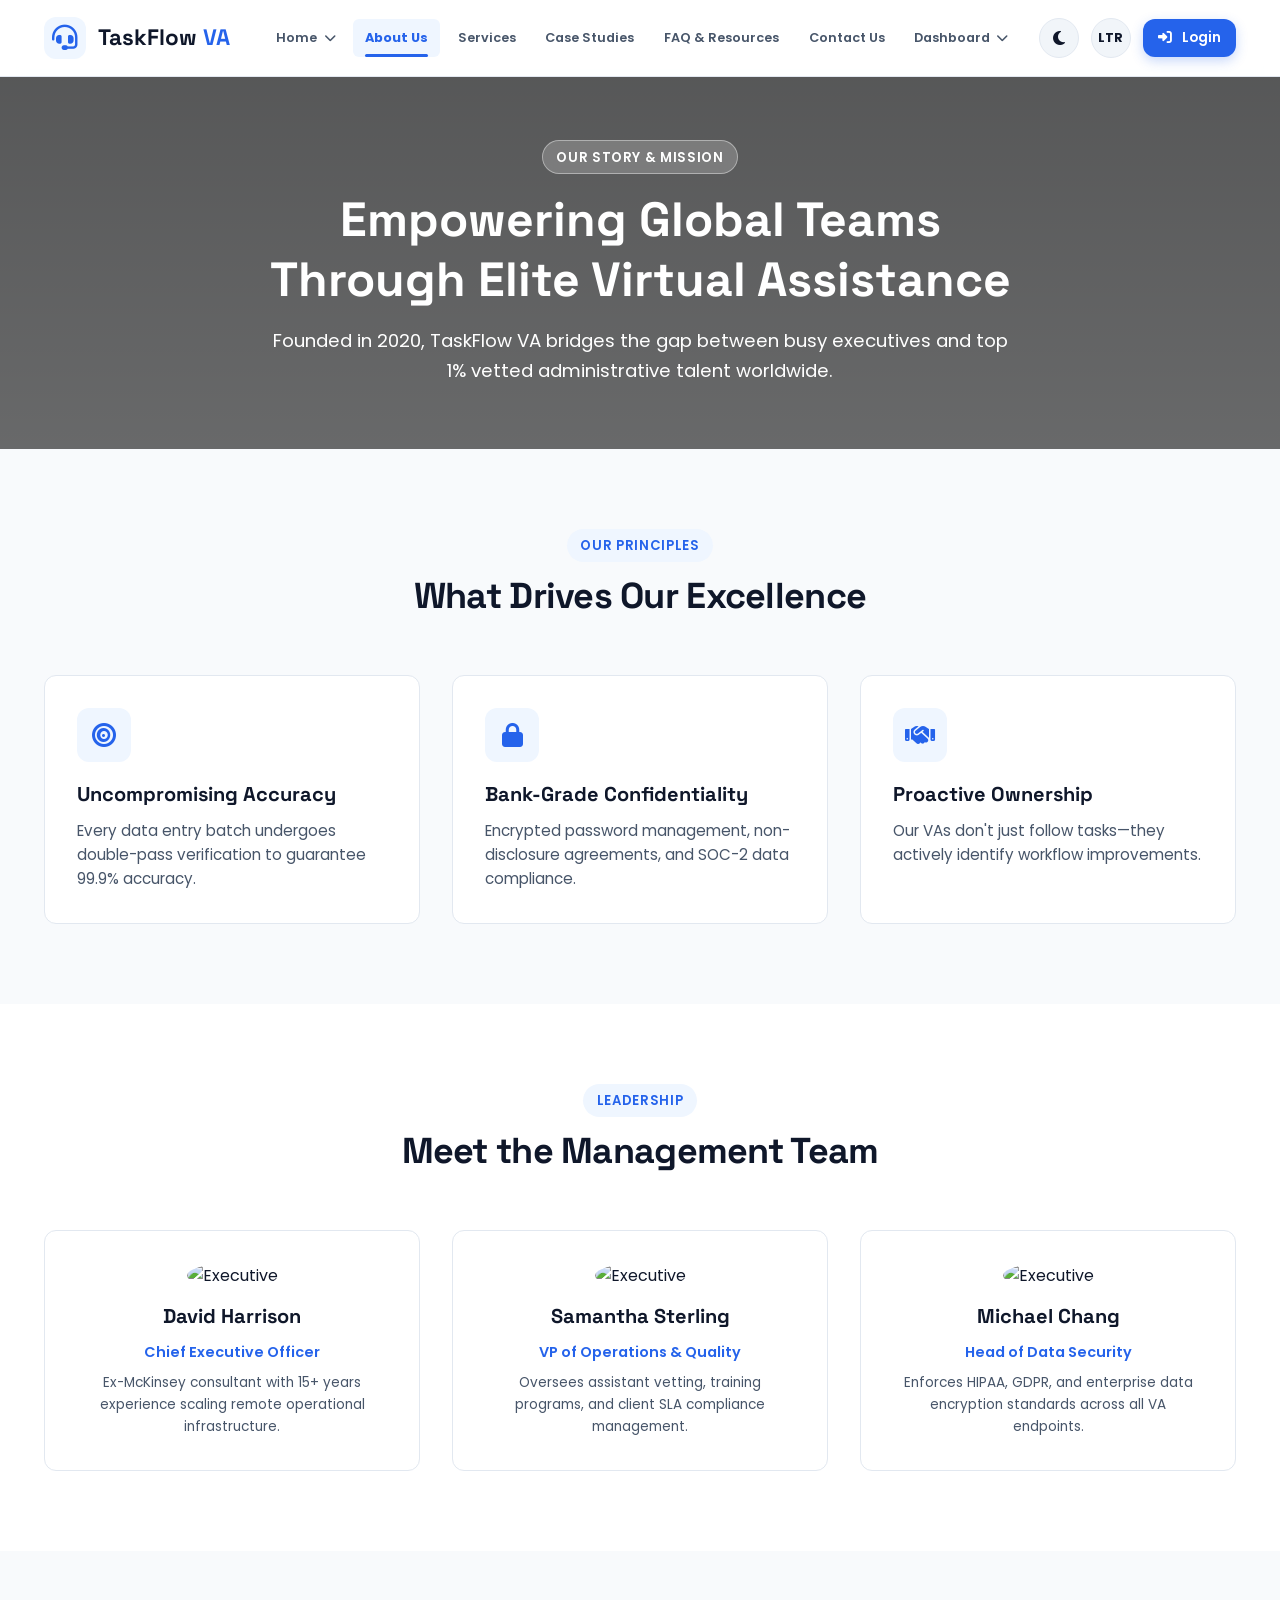
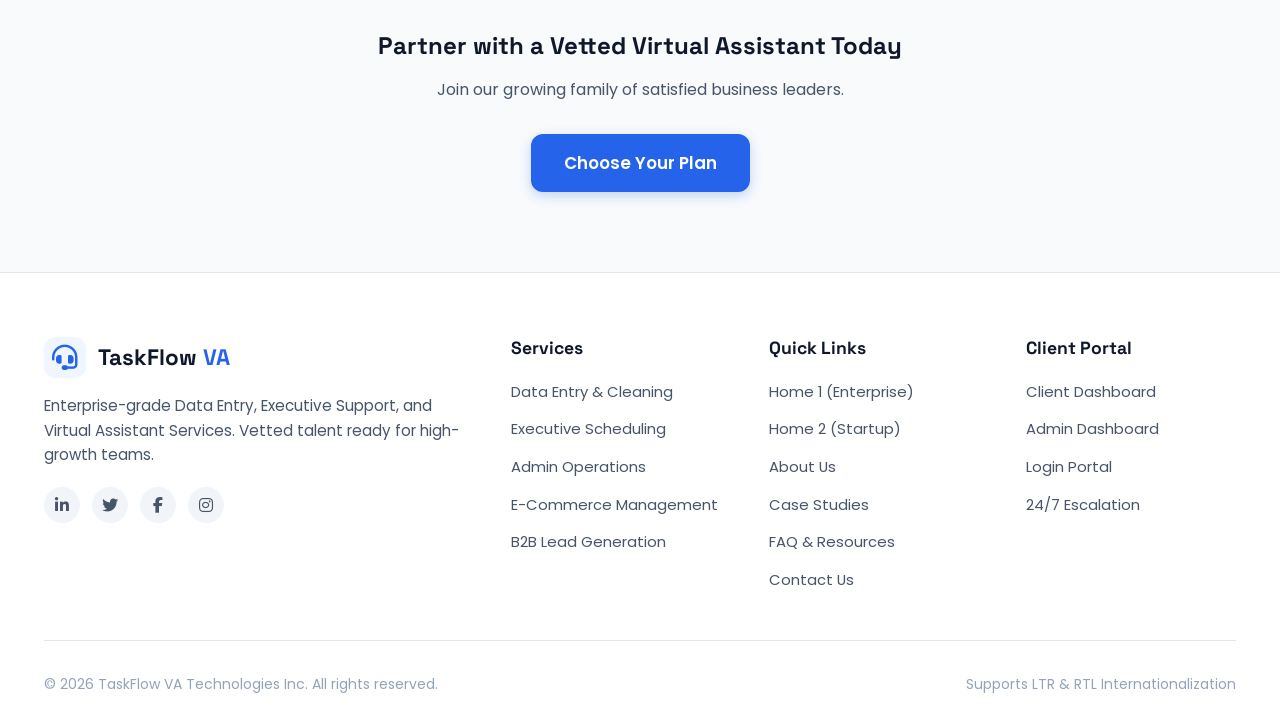
==== about.html @ 37976ad8 "hghg" ====
<!DOCTYPE html>
<html lang="en" dir="ltr" data-theme="light">

<head>
  <meta charset="UTF-8">
  <meta name="viewport" content="width=device-width, initial-scale=1.0">
  <link rel="icon" type="image/svg+xml" href="data:image/svg+xml,%3Csvg xmlns='http://www.w3.org/2000/svg' viewBox='0 0 32 32'%3E%3Crect width='32' height='32' rx='7' fill='%232563eb'/%3E%3Cpath d='M18.5 5L10 18h7l-3.5 9L24 14h-7z' fill='white'/%3E%3C/svg%3E">
  <title>About Us | TaskFlow VA</title>
  <link rel="stylesheet" href="https://cdnjs.cloudflare.com/ajax/libs/font-awesome/6.4.0/css/all.min.css">
  <link rel="stylesheet" href="style.css">
</head>

<body>
  <header class="app-header" id="app-header">
    <div class="container header-container">
      <a href="index.html" class="brand-logo"><i class="fa-solid fa-headset"></i><span>TaskFlow <span style="color: var(--primary);">VA</span></span></a>
      <nav>
        <ul class="nav-menu" id="nav-menu">
          <li class="nav-item dropdown">
            <a href="javascript:void(0)" class="nav-link"><span>Home</span><i class="fa-solid fa-chevron-down" style="font-size: 0.75rem;"></i></a>
            <div class="dropdown-menu">
              <a href="index.html" class="dropdown-item">Home 1</a>
              <a href="home2.html" class="dropdown-item">Home 2</a>
            </div>
          </li>
          <li class="nav-item"><a href="about.html" class="nav-link active">About Us</a></li>
          <li class="nav-item"><a href="services.html" class="nav-link">Services</a></li>
          <li class="nav-item"><a href="case-studies.html" class="nav-link">Case Studies</a></li>
          <li class="nav-item"><a href="faq.html" class="nav-link">FAQ & Resources</a></li>
          <li class="nav-item"><a href="contact.html" class="nav-link">Contact Us</a></li>
          <li class="nav-item dropdown">
            <a href="javascript:void(0)" class="nav-link"><span>Dashboard</span><i class="fa-solid fa-chevron-down" style="font-size: 0.75rem;"></i></a>
            <div class="dropdown-menu">
              <a href="user-dashboard.html" class="dropdown-item">User Dashboard</a>
              <a href="admin-dashboard.html" class="dropdown-item">Admin Dashboard</a>
            </div>
          </li>
        </ul>
      </nav>
      <div class="header-actions">
        <button class="control-btn desktop-only-control" onclick="toggleTheme()"><i class="fa-solid fa-moon theme-icon-elem"></i></button>
        <button class="control-btn desktop-only-control" onclick="toggleRTL()"><span class="rtl-text-elem" style="font-weight: 700; font-size: 0.8rem;">LTR</span></button>
        <a href="login.html" class="btn btn-primary btn-sm desktop-only-control"><i class="fa-solid fa-right-to-bracket"></i><span>Login</span></a>
        <button class="control-btn mobile-toggle" onclick="toggleMobileMenu()"><i class="fa-solid fa-bars"></i></button>
      </div>
    </div>
  </header>

  <main id="app-content">
    <div id="view-about" class="page-view active">
      <section class="hero-section hero-section-bg hero-bg-about">
        <div class="container hero-content-center">
          <span class="badge">Our Story & Mission</span>
          <h1 style="font-size: 3rem; margin: 1rem 0;">Empowering Global Teams Through Elite Virtual Assistance</h1>
          <p style="font-size: 1.15rem;">Founded in 2020, TaskFlow VA bridges the gap between busy executives and top 1% vetted administrative talent worldwide.</p>
        </div>
      </section>

      <section class="section-padding">
        <div class="container">
          <div class="section-header text-center">
            <span class="badge">Our Principles</span>
            <h2>What Drives Our Excellence</h2>
          </div>
          <div class="grid-3">
            <div class="feature-card"><div class="feature-icon"><i class="fa-solid fa-bullseye"></i></div><h3>Uncompromising Accuracy</h3><p>Every data entry batch undergoes double-pass verification to guarantee 99.9% accuracy.</p></div>
            <div class="feature-card"><div class="feature-icon"><i class="fa-solid fa-lock"></i></div><h3>Bank-Grade Confidentiality</h3><p>Encrypted password management, non-disclosure agreements, and SOC-2 data compliance.</p></div>
            <div class="feature-card"><div class="feature-icon"><i class="fa-solid fa-handshake"></i></div><h3>Proactive Ownership</h3><p>Our VAs don't just follow tasks—they actively identify workflow improvements.</p></div>
          </div>
        </div>
      </section>

      <section class="section-padding" style="background: var(--bg-secondary);">
        <div class="container">
          <div class="section-header text-center">
            <span class="badge">Leadership</span>
            <h2>Meet the Management Team</h2>
          </div>
          <div class="grid-3">
            <div class="feature-card text-center">
              <img src="https://images.unsplash.com/photo-1560250097-0b93528c311a?auto=format&fit=crop&w=300&q=80" style="width: 120px; height: 120px; border-radius: 50%; object-fit: cover; margin-bottom: 1rem;" alt="Executive">
              <h3>David Harrison</h3>
              <p style="color: var(--primary); font-weight: 600; font-size: 0.9rem;">Chief Executive Officer</p>
              <p style="color: var(--text-secondary); font-size: 0.85rem; margin-top: 0.5rem;">Ex-McKinsey consultant with 15+ years experience scaling remote operational infrastructure.</p>
            </div>
            <div class="feature-card text-center">
              <img src="https://images.unsplash.com/photo-1573496359142-b8d87734a5a2?auto=format&fit=crop&w=300&q=80" style="width: 120px; height: 120px; border-radius: 50%; object-fit: cover; margin-bottom: 1rem;" alt="Executive">
              <h3>Samantha Sterling</h3>
              <p style="color: var(--primary); font-weight: 600; font-size: 0.9rem;">VP of Operations & Quality</p>
              <p style="color: var(--text-secondary); font-size: 0.85rem; margin-top: 0.5rem;">Oversees assistant vetting, training programs, and client SLA compliance management.</p>
            </div>
            <div class="feature-card text-center">
              <img src="https://images.unsplash.com/photo-1519085360753-af0119f7cbe7?auto=format&fit=crop&w=300&q=80" style="width: 120px; height: 120px; border-radius: 50%; object-fit: cover; margin-bottom: 1rem;" alt="Executive">
              <h3>Michael Chang</h3>
              <p style="color: var(--primary); font-weight: 600; font-size: 0.9rem;">Head of Data Security</p>
              <p style="color: var(--text-secondary); font-size: 0.85rem; margin-top: 0.5rem;">Enforces HIPAA, GDPR, and enterprise data encryption standards across all VA endpoints.</p>
            </div>
          </div>
        </div>
      </section>

      <section class="section-padding text-center">
        <div class="container">
          <h2>Partner with a Vetted Virtual Assistant Today</h2>
          <p style="color: var(--text-secondary); margin: 1rem 0 2rem 0;">Join our growing family of satisfied business leaders.</p>
          <a href="pricing.html" class="btn btn-primary btn-lg">Choose Your Plan</a>
        </div>
      </section>
    </div>
  </main>

  <!-- COMMON FOOTER -->
  <footer class="app-footer">
    <div class="container">
      <div class="footer-grid">
        <div class="footer-col">
          <a href="index.html" class="brand-logo" style="margin-bottom: 1rem; display: inline-flex;">
            <i class="fa-solid fa-headset"></i>
            <span>TaskFlow <span style="color: var(--primary);">VA</span></span>
          </a>
          <p>Enterprise-grade Data Entry, Executive Support, and Virtual Assistant Services. Vetted talent ready for high-growth teams.</p>
          <div class="social-links">
            <a href="javascript:void(0)" class="social-icon"><i class="fa-brands fa-linkedin-in"></i></a>
            <a href="javascript:void(0)" class="social-icon"><i class="fa-brands fa-twitter"></i></a>
            <a href="javascript:void(0)" class="social-icon"><i class="fa-brands fa-facebook-f"></i></a>
            <a href="javascript:void(0)" class="social-icon"><i class="fa-brands fa-instagram"></i></a>
          </div>
        </div>

        <div class="footer-col">
          <h4>Services</h4>
          <ul class="footer-links">
            <li><a href="services.html">Data Entry & Cleaning</a></li>
            <li><a href="services.html">Executive Scheduling</a></li>
            <li><a href="services.html">Admin Operations</a></li>
            <li><a href="services.html">E-Commerce Management</a></li>
            <li><a href="services.html">B2B Lead Generation</a></li>
          </ul>
        </div>

        <div class="footer-col">
          <h4>Quick Links</h4>
          <ul class="footer-links">
            <li><a href="index.html">Home 1 (Enterprise)</a></li>
            <li><a href="home2.html">Home 2 (Startup)</a></li>
            <li><a href="about.html">About Us</a></li>
            <li><a href="case-studies.html">Case Studies</a></li>
            <li><a href="faq.html">FAQ & Resources</a></li>
            <li><a href="contact.html">Contact Us</a></li>
          </ul>
        </div>

        <div class="footer-col">
          <h4>Client Portal</h4>
          <ul class="footer-links">
            <li><a href="user-dashboard.html">Client Dashboard</a></li>
            <li><a href="admin-dashboard.html">Admin Dashboard</a></li>
            <li><a href="login.html">Login Portal</a></li>
            <li><a href="contact.html">24/7 Escalation</a></li>
          </ul>
        </div>
      </div>

      <div class="footer-bottom">
        <p>&copy; 2026 TaskFlow VA Technologies Inc. All rights reserved.</p>
        <p>Supports LTR & RTL Internationalization</p>
      </div>
    </div>
  </footer>

  <script src="data.js"></script>
  <script src="app.js"></script>
</body>
</html>
---- style.css ----
/* ==========================================================================
   Data Entry & Virtual Assistant Service - Design System & Modern CSS
   ========================================================================== */

@import url('https://fonts.googleapis.com/css2?family=Poppins:ital,wght@0,300;0,400;0,500;0,600;0,700;0,800;1,400&family=Space+Grotesk:wght@400;500;600;700&family=Outfit:wght@400;500;600;700;800&display=swap');

:root {
  /* Color Palette - Light Mode */
  --bg-primary: #f8fafc;
  --bg-secondary: #ffffff;
  --bg-tertiary: #f1f5f9;
  --card-bg: #ffffff;
  --card-border: #e2e8f0;

  --text-primary: #0f172a;
  --text-secondary: #475569;
  --text-muted: #94a3b8;

  --primary: #2563eb;
  --primary-hover: #1d4ed8;
  --primary-light: #eff6ff;
  --accent: #0d9488;
  --accent-light: #ccfbf1;
  --success: #10b981;
  --warning: #f59e0b;
  --danger: #ef4444;

  --header-bg: rgba(255, 255, 255, 0.92);
  --sidebar-bg: #ffffff;
  --sidebar-border: #e2e8f0;

  --shadow-sm: 0 1px 2px 0 rgba(0, 0, 0, 0.05);
  --shadow-md: 0 4px 6px -1px rgba(0, 0, 0, 0.1), 0 2px 4px -1px rgba(0, 0, 0, 0.06);
  --shadow-lg: 0 10px 25px -5px rgba(0, 0, 0, 0.1), 0 8px 10px -6px rgba(0, 0, 0, 0.04);
  --shadow-glow: 0 0 20px rgba(37, 99, 235, 0.15);

  --radius-sm: 6px;
  --radius-md: 12px;
  --radius-lg: 20px;
  --radius-full: 9999px;

  --transition: all 0.25s cubic-bezier(0.4, 0, 0.2, 1);
  --font-main: 'Poppins', -apple-system, BlinkMacSystemFont, sans-serif;
  --font-heading: 'Space Grotesk', sans-serif;
}

[data-theme="dark"] {
  /* Color Palette - Dark Mode */
  --bg-primary: #0b0f19;
  --bg-secondary: #111827;
  --bg-tertiary: #1e293b;
  --card-bg: #111827;
  --card-border: #1f2937;

  --text-primary: #f8fafc;
  --text-secondary: #cbd5e1;
  --text-muted: #64748b;

  --primary: #3b82f6;
  --primary-hover: #60a5fa;
  --primary-light: rgba(59, 130, 246, 0.15);
  --accent: #14b8a6;
  --accent-light: rgba(20, 184, 166, 0.15);
  --success: #34d399;
  --warning: #fbbf24;
  --danger: #f87171;

  --header-bg: rgba(17, 24, 39, 0.92);
  --sidebar-bg: #111827;
  --sidebar-border: #1f2937;

  --shadow-sm: 0 1px 2px 0 rgba(0, 0, 0, 0.4);
  --shadow-md: 0 4px 6px -1px rgba(0, 0, 0, 0.5);
  --shadow-lg: 0 10px 25px -5px rgba(0, 0, 0, 0.6);
  --shadow-glow: 0 0 25px rgba(59, 130, 246, 0.25);
}

/* Reset & Basic Styles */
*,
*::before,
*::after {
  box-sizing: border-box;
  margin: 0;
  padding: 0;
}

html,
body {
  max-width: 100%;
  overflow-x: hidden !important;
  position: relative;
}

body {
  font-family: var(--font-main);
  background-color: var(--bg-primary);
  color: var(--text-primary);
  line-height: 1.6;
  transition: background-color 0.3s ease, color 0.3s ease;
}

/* Global Content Containment for Mobile Zero-Scrollbar */
main,
section,
.page-view,
.container,
.hero-section,
.dashboard-main,
.app-header,
.app-footer {
  max-width: 100vw;
  box-sizing: border-box;
}

/* Typography */
h1,
h2,
h3,
h4,
h5,
h6 {
  font-family: var(--font-heading);
  font-weight: 700;
  line-height: 1.25;
  color: var(--text-primary);
}

a {
  color: var(--primary);
  text-decoration: none;
  transition: var(--transition);
}

a:hover {
  color: var(--primary-hover);
}

button,
input,
select,
textarea {
  font-family: inherit;
  font-size: inherit;
}

/* Utility Containers */
.container {
  width: 100%;
  max-width: 1240px;
  margin: 0 auto;
  padding: 0 1.5rem;
}

.section-padding {
  padding: 5rem 0;
}

.text-center {
  text-align: center;
}

.text-start {
  text-align: start;
}

.flex {
  display: flex;
}

.flex-col {
  flex-direction: column;
}

.items-center {
  align-items: center;
}

.justify-between {
  justify-content: space-between;
}

.justify-center {
  justify-content: center;
}

.gap-1 {
  gap: 0.5rem;
}

.gap-2 {
  gap: 1rem;
}

.gap-3 {
  gap: 1.5rem;
}

.gap-4 {
  gap: 2rem;
}

.badge {
  display: inline-flex;
  align-items: center;
  gap: 0.4rem;
  padding: 0.35rem 0.85rem;
  font-size: 0.825rem;
  font-weight: 600;
  border-radius: var(--radius-full);
  background: var(--primary-light);
  color: var(--primary);
  text-transform: uppercase;
  letter-spacing: 0.05em;
}

.badge-accent {
  background: var(--accent-light);
  color: var(--accent);
}

.section-header {
  max-width: 680px;
  margin: 0 auto 3.5rem auto;
}

.section-header h2 {
  font-size: 2.25rem;
  margin: 0.75rem 0;
  letter-spacing: -0.02em;
}

.section-header p {
  color: var(--text-secondary);
  font-size: 1.1rem;
}

/* Buttons */
.btn {
  display: inline-flex;
  align-items: center;
  justify-content: center;
  gap: 0.6rem;
  padding: 0.75rem 1.5rem;
  font-size: 0.95rem;
  font-weight: 600;
  border-radius: var(--radius-md);
  border: 1px solid transparent;
  cursor: pointer;
  transition: var(--transition);
  white-space: nowrap;
}

.btn-primary {
  background-color: var(--primary);
  color: #ffffff;
  box-shadow: 0 4px 12px rgba(37, 99, 235, 0.25);
}

.btn-primary:hover {
  background-color: var(--primary-hover);
  transform: translateY(-2px);
  box-shadow: 0 6px 18px rgba(37, 99, 235, 0.35);
  color: #ffffff;
}

.btn-secondary {
  background-color: var(--bg-tertiary);
  color: var(--text-primary);
  border-color: var(--card-border);
}

.btn-secondary:hover {
  background-color: var(--card-border);
  color: var(--text-primary);
}

.btn-outline {
  background: transparent;
  border-color: var(--primary);
  color: var(--primary);
}

.btn-outline:hover {
  background: var(--primary-light);
}

.btn-sm {
  padding: 0.45rem 0.9rem;
  font-size: 0.85rem;
}

.btn-lg {
  padding: 0.9rem 2rem;
  font-size: 1.05rem;
}

/* Header & Header Options */
.app-header {
  position: fixed;
  top: 0;
  left: 0;
  right: 0;
  width: 100%;
  z-index: 1000;
  background-color: var(--header-bg);
  backdrop-filter: blur(12px);
  border-bottom: 1px solid var(--card-border);
  transition: var(--transition);
}

.header-container {
  display: flex;
  align-items: center;
  justify-content: space-between;
  height: 76px;
}

.brand-logo {
  display: flex;
  align-items: center;
  gap: 0.75rem;
  font-family: var(--font-heading);
  font-size: 1.4rem;
  font-weight: 800;
  color: var(--text-primary);
  white-space: nowrap;
  flex-shrink: 0;
}

.brand-logo i {
  color: var(--primary);
  font-size: 1.6rem;
  background: var(--primary-light);
  padding: 0.5rem;
  border-radius: var(--radius-md);
}

.nav-menu {
  display: flex;
  align-items: center;
  gap: 0.35rem;
  list-style: none;
  margin-right: auto;
  padding-left: 1rem;
}

.nav-item {
  position: relative;
  white-space: nowrap;
}

.nav-link {
  display: inline-flex;
  align-items: center;
  gap: 0.4rem;
  padding: 0.55rem 0.75rem;
  font-size: 0.8rem;
  font-weight: 600;
  color: var(--text-secondary);
  border-radius: var(--radius-sm);
  cursor: pointer;
  white-space: nowrap;
  position: relative;
  transition: var(--transition);
}

.nav-link::after {
  content: '';
  position: absolute;
  bottom: 0;
  left: 0.75rem;
  right: 0.75rem;
  height: 3px;
  background-color: var(--primary);
  border-radius: 2px;
  transform: scaleX(0);
  transition: transform 0.25s ease;
}

.nav-link:hover {
  color: var(--primary);
  background-color: var(--primary-light);
}

.nav-link:hover::after {
  transform: scaleX(1);
}

.nav-link.active {
  color: var(--primary);
  background-color: var(--primary-light);
  font-weight: 700;
}

.nav-link.active::after {
  transform: scaleX(1);
}

/* Dropdown Menu */
.dropdown-menu {
  position: absolute;
  top: 100%;
  inset-inline-start: 0;
  min-width: 200px;
  background-color: var(--card-bg);
  border: 1px solid var(--card-border);
  border-radius: var(--radius-md);
  box-shadow: var(--shadow-lg);
  padding: 0.5rem;
  display: none;
  flex-direction: column;
  gap: 0.25rem;
  z-index: 1050;
  animation: fadeIn 0.2s ease;
}

.nav-item.dropdown:hover .dropdown-menu,
.nav-item.dropdown:focus-within .dropdown-menu {
  display: flex;
}

.dropdown-item {
  display: flex;
  align-items: center;
  gap: 0.6rem;
  padding: 0.65rem 0.9rem;
  font-size: 0.9rem;
  font-weight: 500;
  color: var(--text-secondary);
  border-radius: var(--radius-sm);
  transition: var(--transition);
}

.dropdown-item:hover,
.dropdown-item.active {
  background-color: var(--primary-light);
  color: var(--primary);
  font-weight: 600;
}

/* Header Controls Right */
.header-actions {
  display: flex;
  align-items: center;
  gap: 0.75rem;
}

.control-btn {
  background: var(--bg-tertiary);
  border: 1px solid var(--card-border);
  color: var(--text-primary);
  width: 40px;
  height: 40px;
  border-radius: var(--radius-full);
  display: flex;
  align-items: center;
  justify-content: center;
  cursor: pointer;
  transition: var(--transition);
  font-size: 1rem;
}

.control-btn:hover {
  background: var(--primary-light);
  color: var(--primary);
  border-color: var(--primary);
}

.mobile-toggle {
  display: none;
}

/* Common Footer */
.app-footer {
  background-color: var(--bg-secondary);
  border-top: 1px solid var(--card-border);
  padding: 4rem 0 2rem 0;
}

.footer-grid {
  display: grid;
  grid-template-columns: 2fr repeat(3, 1fr);
  gap: 3rem;
  margin-bottom: 3rem;
}

.footer-col h4 {
  font-size: 1.1rem;
  margin-bottom: 1.25rem;
}

.footer-col p {
  color: var(--text-secondary);
  margin-bottom: 1.25rem;
  font-size: 0.95rem;
}

.footer-links {
  list-style: none;
  display: flex;
  flex-direction: column;
  gap: 0.75rem;
}

.footer-links a {
  color: var(--text-secondary);
  font-size: 0.925rem;
}

.footer-links a:hover {
  color: var(--primary);
  padding-inline-start: 4px;
}

.social-links {
  display: flex;
  gap: 0.75rem;
}

.social-icon {
  width: 36px;
  height: 36px;
  border-radius: var(--radius-full);
  background: var(--bg-tertiary);
  color: var(--text-secondary);
  display: flex;
  align-items: center;
  justify-content: center;
  transition: var(--transition);
}

.social-icon:hover {
  background: var(--primary);
  color: #ffffff;
}

.footer-bottom {
  border-top: 1px solid var(--card-border);
  padding-top: 2rem;
  display: flex;
  align-items: center;
  justify-content: space-between;
  color: var(--text-muted);
  font-size: 0.875rem;
}

/* Page Views Container */
.page-view {
  display: none;
}

.page-view.active {
  display: block;
  animation: fadeIn 0.3s ease;
}

@keyframes fadeIn {
  from {
    opacity: 0;
    transform: translateY(6px);
  }

  to {
    opacity: 1;
    transform: translateY(0);
  }
}

/* Cards & Grid Systems */
.grid-2 {
  display: grid;
  grid-template-columns: repeat(2, 1fr);
  gap: 2rem;
}

.grid-3 {
  display: grid;
  grid-template-columns: repeat(3, 1fr);
  gap: 2rem;
}

.grid-4 {
  display: grid;
  grid-template-columns: repeat(4, 1fr);
  gap: 1.5rem;
}

.feature-card {
  background: var(--card-bg);
  border: 1px solid var(--card-border);
  border-radius: var(--radius-md);
  padding: 2rem;
  transition: var(--transition);
  position: relative;
  overflow: hidden;
}

.feature-card:hover {
  transform: translateY(-4px);
  box-shadow: var(--shadow-lg);
  border-color: var(--primary);
}

.feature-icon {
  width: 54px;
  height: 54px;
  border-radius: var(--radius-md);
  background: var(--primary-light);
  color: var(--primary);
  display: flex;
  align-items: center;
  justify-content: center;
  font-size: 1.5rem;
  margin-bottom: 1.25rem;
}

.feature-card h3 {
  font-size: 1.25rem;
  margin-bottom: 0.75rem;
}

.feature-card p {
  color: var(--text-secondary);
  font-size: 0.95rem;
}

body {
  padding-top: 76px;
}

/* Hero Sections */
.hero-section {
  padding: 4rem 0 4rem 0;
  position: relative;
}

/* Hero Sections & Custom Background Images */
.hero-section-bg {
  background-size: cover;
  background-position: center;
  background-repeat: no-repeat;
  position: relative;
  overflow: hidden;
}

.hero-section-bg::before {
  content: '';
  position: absolute;
  inset: 0;
  background: linear-gradient(180deg, rgba(0, 0, 0, 0.65) 0%, rgba(0, 0, 0, 0.58) 100%);
  z-index: 0;
}

.hero-section-bg .container {
  position: relative;
  z-index: 1;
}

/* Page Specific Hero Backgrounds */
.hero-bg-home1 {
  background-image: url('https://wallpaperaccess.com/full/6109500.jpg');
}

.hero-bg-home2 {
  background-image: url('https://wallpaperaccess.com/full/4983853.jpg');
}

.hero-bg-about {
  background-image: url('https://images.pexels.com/photos/10410241/pexels-photo-10410241.jpeg');
}

.hero-bg-services {
  background-image: url('https://media.licdn.com/dms/image/v2/D4E12AQG31EPXqrKB3Q/article-cover_image-shrink_600_2000/B4EZ8hnR.CIcAM-/0/1782975373429?e=2147483647&v=beta&t=ZMLA1O1Ik9d9aGqx2IPIxe_sf70NKt3csMIx1Jnbl_s');
}

.hero-bg-pricing {
  background-image: url('https://images.unsplash.com/photo-1554224155-8d04cb21cd6c?auto=format&fit=crop&w=1600&q=80');
}

.hero-bg-how-it-works {
  background-image: url('https://images.unsplash.com/photo-1531403009284-440f080d1e12?auto=format&fit=crop&w=1600&q=80');
}

.hero-bg-case-studies {
  background-image: url('https://encrypted-tbn0.gstatic.com/images?q=tbn:ANd9GcSbltpoqi2le7OzE8TVq7BAXncCCxEjyM0UVkMoRclLuEJZHWWDWh7SXKc&s=10');
}

.hero-bg-faq {
  background-image: url('https://c1.wallpaperflare.com/preview/584/76/914/faq-questions-often-help.jpg');
}

.hero-bg-contact {
  background-image: url('https://encrypted-tbn0.gstatic.com/images?q=tbn:ANd9GcRZQM6elMmPtFC3_FzIrTMKBpKKffmxmOLqfpInYOwZ2p4xkFBQxdu1yQL9&s=10');
}

/* Force All Hero Content Centered and Pure White Text */
.hero-content-center {
  text-align: center;
  max-width: 800px;
  margin: 0 auto;
}

.hero-section-bg,
.hero-section-bg h1,
.hero-section-bg h2,
.hero-section-bg h3,
.hero-section-bg h4,
.hero-section-bg p,
.hero-section-bg span,
.hero-section-bg label,
.hero-content-center h1,
.hero-content-center p {
  color: #ffffff !important;
}

.hero-section-bg .badge {
  background: rgba(255, 255, 255, 0.2) !important;
  color: #ffffff !important;
  border: 1px solid rgba(255, 255, 255, 0.4) !important;
  backdrop-filter: blur(8px);
}

.hero-section-bg .btn-secondary,
.hero-section-bg .btn-outline {
  background: rgba(255, 255, 255, 0.15) !important;
  color: #ffffff !important;
  border-color: rgba(255, 255, 255, 0.5) !important;
  backdrop-filter: blur(8px);
}

.hero-section-bg .btn-secondary:hover,
.hero-section-bg .btn-outline:hover {
  background: rgba(255, 255, 255, 0.3) !important;
  color: #ffffff !important;
  border-color: #ffffff !important;
}

.hero-grid {
  display: grid;
  grid-template-columns: 1fr 1fr;
  gap: 3.5rem;
  align-items: center;
}

.hero-content h1 {
  font-size: 3.25rem;
  letter-spacing: -0.03em;
  margin: 1.25rem 0;
}

.hero-content p {
  font-size: 1.15rem;
  color: var(--text-secondary);
  margin-bottom: 2rem;
}

.hero-image-wrapper {
  position: relative;
}

.hero-img {
  width: 100%;
  border-radius: var(--radius-lg);
  box-shadow: var(--shadow-lg);
  object-fit: cover;
  max-height: 480px;
}

.hero-floating-card {
  position: absolute;
  bottom: -20px;
  inset-inline-start: -20px;
  background: var(--card-bg);
  border: 1px solid var(--card-border);
  padding: 1rem 1.5rem;
  border-radius: var(--radius-md);
  box-shadow: var(--shadow-lg);
  display: flex;
  align-items: center;
  gap: 1rem;
}

/* Pricing Cards */
.pricing-card {
  background: var(--card-bg);
  border: 1px solid var(--card-border);
  border-radius: var(--radius-lg);
  padding: 2.5rem 2rem;
  position: relative;
  transition: var(--transition);
  display: flex;
  flex-direction: column;
}

.pricing-card.popular {
  border-color: var(--primary);
  box-shadow: var(--shadow-glow);
  transform: scale(1.03);
}

.pricing-badge {
  position: absolute;
  top: -14px;
  inset-inline-end: 2rem;
  background: var(--primary);
  color: #fff;
  font-size: 0.75rem;
  font-weight: 700;
  padding: 0.3rem 0.8rem;
  border-radius: var(--radius-full);
}

.price-tag {
  font-size: 2.75rem;
  font-weight: 800;
  font-family: var(--font-heading);
  margin: 1rem 0;
  display: flex;
  align-items: baseline;
  gap: 0.3rem;
}

.price-tag span {
  font-size: 1rem;
  font-weight: 500;
  color: var(--text-muted);
}

.pricing-features {
  list-style: none;
  margin: 1.5rem 0 2rem 0;
  display: flex;
  flex-direction: column;
  gap: 0.85rem;
}

.pricing-features li {
  display: flex;
  align-items: center;
  gap: 0.75rem;
  font-size: 0.95rem;
  color: var(--text-secondary);
}

.pricing-features li i {
  color: var(--success);
}

/* Dashboard Layout */
.dashboard-container {
  display: flex;
  min-height: calc(100vh - 76px);
  background-color: var(--bg-primary);
  align-items: flex-start;
}

.dashboard-sidebar {
  width: 260px;
  background-color: var(--sidebar-bg);
  border-inline-end: 1px solid var(--sidebar-border);
  padding: 1.5rem 1rem;
  display: flex;
  flex-direction: column;
  justify-content: space-between;
  transition: var(--transition);
  position: fixed;
  top: 0;
  left: 0;
  height: 100vh;
  flex-shrink: 0;
  overflow-y: auto;
  z-index: 100;
}

.dashboard-main {
  flex: 1;
  padding: 2rem;
  min-width: 0;
  margin-inline-start: 260px;
}

.sidebar-logo {
  padding: 1rem 0.5rem 1.25rem 0.5rem;
  margin-bottom: 0.75rem;
  border-bottom: 1px solid var(--sidebar-border);
  display: flex;
  align-items: center;
  justify-content: center;
  flex-shrink: 0;
}

/* Hide Header & Footer on Dashboards */
body:has(#view-user-dashboard.active) .app-header,
body:has(#view-admin-dashboard.active) .app-header,
body:has(#view-user-dashboard.active) .app-footer,
body:has(#view-admin-dashboard.active) .app-footer {
  display: none !important;
}

body:has(#view-user-dashboard.active),
body:has(#view-admin-dashboard.active) {
  padding-top: 0 !important;
}

.sidebar-menu {
  list-style: none;
  display: flex;
  flex-direction: column;
  gap: 0.4rem;
}

.sidebar-item a {
  display: flex;
  align-items: center;
  gap: 0.85rem;
  padding: 0.75rem 1rem;
  color: var(--text-secondary);
  font-weight: 600;
  font-size: 0.925rem;
  border-radius: var(--radius-md);
  transition: var(--transition);
}

.sidebar-item a:hover,
.sidebar-item.active a {
  background-color: var(--primary-light);
  color: var(--primary);
}

.sidebar-item.logout a {
  color: var(--danger);
}

.sidebar-item.logout a:hover {
  background-color: rgba(239, 68, 68, 0.1);
  color: var(--danger);
}

.dashboard-main {
  flex: 1;
  padding: 2rem;
  min-width: 0;
}

.dashboard-topbar {
  display: flex;
  align-items: center;
  justify-content: space-between;
  margin-bottom: 2rem;
  padding-bottom: 1rem;
  border-bottom: 1px solid var(--card-border);
}

.stats-grid {
  display: grid;
  grid-template-columns: repeat(4, 1fr);
  gap: 1.5rem;
  margin-bottom: 2rem;
}

.stat-card {
  background: var(--card-bg);
  border: 1px solid var(--card-border);
  border-radius: var(--radius-md);
  padding: 1.5rem;
  display: flex;
  align-items: center;
  gap: 1.25rem;
}

.stat-icon {
  width: 48px;
  height: 48px;
  border-radius: var(--radius-md);
  background: var(--primary-light);
  color: var(--primary);
  display: flex;
  align-items: center;
  justify-content: center;
  font-size: 1.35rem;
}

.stat-info h3 {
  font-size: 1.65rem;
  font-weight: 800;
}

.stat-info p {
  color: var(--text-secondary);
  font-size: 0.875rem;
}

.dashboard-content-grid {
  display: grid;
  grid-template-columns: 2fr 1fr;
  gap: 1.75rem;
}

.dashboard-card {
  background: var(--card-bg);
  border: 1px solid var(--card-border);
  border-radius: var(--radius-md);
  padding: 1.5rem;
  margin-bottom: 1.5rem;
}

.chart-container {
  width: 100%;
  overflow-x: auto;
  -webkit-overflow-scrolling: touch;
  margin-top: 1rem;
}

.chart-container svg {
  min-width: 480px;
  width: 100%;
  height: auto;
  display: block;
}

.table-responsive {
  width: 100%;
  overflow-x: auto;
  -webkit-overflow-scrolling: touch;
  margin-top: 0.5rem;
}

.data-table {
  width: 100%;
  border-collapse: collapse;
  text-align: start;
}

.data-table th,
.data-table td {
  padding: 0.85rem 1rem;
  border-bottom: 1px solid var(--card-border);
  font-size: 0.9rem;
}

.data-table th {
  color: var(--text-muted);
  font-weight: 600;
  text-transform: uppercase;
  font-size: 0.75rem;
  letter-spacing: 0.05em;
}

.status-tag {
  padding: 0.25rem 0.6rem;
  border-radius: var(--radius-full);
  font-size: 0.75rem;
  font-weight: 700;
}

.status-tag.in-progress {
  background: rgba(59, 130, 246, 0.15);
  color: var(--primary);
}

.status-tag.completed {
  background: rgba(16, 185, 129, 0.15);
  color: var(--success);
}

.status-tag.under-review {
  background: rgba(245, 158, 11, 0.15);
  color: var(--warning);
}

/* SVG Chart Styles */
.chart-container {
  width: 100%;
  height: 240px;
  position: relative;
}

/* Modals */
.modal-backdrop {
  position: fixed;
  inset: 0;
  background: rgba(0, 0, 0, 0.6);
  backdrop-filter: blur(4px);
  z-index: 2000;
  display: none;
  align-items: center;
  justify-content: center;
  padding: 1rem;
}

.modal-backdrop.active {
  display: flex;
}

.modal-content {
  background: var(--card-bg);
  border: 1px solid var(--card-border);
  border-radius: var(--radius-lg);
  max-width: 480px;
  width: 100%;
  padding: 2rem;
  position: relative;
  box-shadow: var(--shadow-lg);
  animation: fadeIn 0.25s ease;
}

.auth-modal-card {
  padding: 2.25rem 2rem 1.75rem 2rem;
}

.auth-page-section {
  min-height: 100vh;
  display: flex;
  flex-direction: column;
  align-items: center;
  justify-content: center;
  padding: 2rem 1rem 3rem 1rem;
  background: var(--bg-secondary);
}

.auth-page-topbar {
  width: 100%;
  max-width: 460px;
  display: flex;
  justify-content: flex-end;
  margin-bottom: 1.5rem;
}

.auth-page-corner-toggles {
  display: flex;
  gap: 0.75rem;
  align-items: center;
}

.auth-page-card {
  background: var(--card-bg);
  border: 1px solid var(--card-border);
  border-radius: var(--radius-lg);
  max-width: 460px;
  width: 100%;
  padding: 2.5rem 2rem 2rem 2rem;
  position: relative;
  box-shadow: var(--shadow-lg);
  animation: fadeIn 0.3s ease;
  margin-top: 0;
}

.auth-modal-toggles {
  position: absolute;
  top: 1.25rem;
  inset-inline-end: 1.25rem;
  display: flex;
  gap: 0.35rem;
  align-items: center;
}

.auth-brand-logo {
  display: inline-flex;
  align-items: center;
  gap: 0.5rem;
  margin-bottom: 1.25rem;
}

.auth-divider {
  display: flex;
  align-items: center;
  text-align: center;
  margin: 1.25rem 0;
  color: var(--text-muted);
  font-size: 0.8rem;
}

.auth-divider::before,
.auth-divider::after {
  content: '';
  flex: 1;
  border-bottom: 1px solid var(--card-border);
}

.auth-divider span {
  padding: 0 0.75rem;
}

.social-login-grid {
  display: grid;
  grid-template-columns: 1fr 1fr;
  gap: 0.75rem;
}

.social-btn {
  display: flex;
  align-items: center;
  justify-content: center;
  gap: 0.5rem;
  padding: 0.65rem 1rem;
  border-radius: var(--radius-md);
  border: 1px solid var(--card-border);
  background: var(--bg-secondary);
  color: var(--text-main);
  font-size: 0.9rem;
  font-weight: 600;
  cursor: pointer;
  transition: var(--transition);
}

.social-btn:hover {
  background: var(--bg-tertiary);
  border-color: var(--primary);
}

.modal-close {
  position: absolute;
  top: 1.25rem;
  inset-inline-end: 1.25rem;
  background: transparent;
  border: none;
  font-size: 1.2rem;
  color: var(--text-muted);
  cursor: pointer;
}

.form-group {
  margin-bottom: 1.25rem;
}

.form-group label {
  display: block;
  font-size: 0.875rem;
  font-weight: 600;
  margin-bottom: 0.4rem;
}

.form-control {
  width: 100%;
  padding: 0.75rem 1rem;
  background: var(--bg-tertiary);
  border: 1px solid var(--card-border);
  border-radius: var(--radius-md);
  color: var(--text-primary);
  outline: none;
  transition: var(--transition);
}

.form-control:focus {
  border-color: var(--primary);
  box-shadow: 0 0 0 3px var(--primary-light);
}

/* FAQ Accordion */
.faq-accordion {
  display: flex;
  flex-direction: column;
  gap: 1rem;
}

.faq-item {
  background: var(--card-bg);
  border: 1px solid var(--card-border);
  border-radius: var(--radius-md);
  overflow: hidden;
}

.faq-header {
  padding: 1.25rem;
  display: flex;
  align-items: center;
  justify-content: space-between;
  cursor: pointer;
  font-weight: 600;
}

.table-responsive {
  width: 100%;
  overflow-x: auto;
  -webkit-overflow-scrolling: touch;
  margin-bottom: 1rem;
}

img,
svg,
video,
iframe {
  max-width: 100%;
  height: auto;
}

.faq-item.open .faq-body {
  display: block;
}

.faq-item.open .faq-header i {
  transform: rotate(180deg);
}

/* ==========================================================================
   RESPONSIVE MEDIA QUERIES (1024px, 768px, 360px Mobile Optimization)
   ========================================================================== */

/* --- 1024px Breakpoint (Laptops & Large Tablets) --- */
@media (max-width: 1024px) {
  .container {
    max-width: 960px;
    padding: 0 1.5rem;
  }

  .grid-4 {
    grid-template-columns: repeat(2, 1fr);
  }

  .grid-3 {
    grid-template-columns: repeat(2, 1fr);
  }

  .hero-content h1 {
    font-size: 2.75rem;
  }

  .dashboard-container {
    flex-direction: row;
  }

  .dashboard-sidebar {
    width: 240px;
  }

  .dashboard-content-grid {
    grid-template-columns: 1fr;
  }

  .stats-grid {
    grid-template-columns: repeat(2, 1fr);
  }
}

.mobile-only-controls {
  display: none;
}

.mobile-controls-row {
  display: flex;
  align-items: center;
  gap: 0.75rem;
  width: 100%;
}

.mobile-ctrl-btn {
  flex: 1;
  display: flex;
  align-items: center;
  justify-content: center;
  gap: 0.5rem;
  padding: 0.75rem 1rem;
  background: var(--bg-tertiary);
  border: 1px solid var(--card-border);
  border-radius: var(--radius-md);
  color: var(--text-primary);
  font-size: 0.9rem;
  font-weight: 600;
  cursor: pointer;
  transition: var(--transition);
  height: 44px;
}

.mobile-ctrl-btn:hover {
  background: var(--primary-light);
  color: var(--primary);
  border-color: var(--primary);
}

/* --- 768px Breakpoint (Tablets & Mobile Drawer Activation) --- */
@media (max-width: 768px) {
  .header-container {
    padding: 0.75rem 1rem;
  }

  .desktop-only-control {
    display: none !important;
  }

  .mobile-only-controls {
    display: block !important;
  }

  .mobile-toggle {
    display: flex;
  }

  .nav-menu {
    position: fixed;
    top: 76px;
    inset-inline-start: -100%;
    width: 100%;
    height: calc(100vh - 76px);
    background: var(--card-bg);
    flex-direction: column;
    padding: 2rem;
    gap: 1.25rem;
    overflow-y: auto;
    box-shadow: var(--shadow-lg);
    transition: var(--transition);
    z-index: 999;
  }

  .nav-menu.open {
    inset-inline-start: 0;
  }

  .dropdown-menu {
    position: static;
    box-shadow: none;
    border: 1px solid var(--card-border);
    margin-top: 0.5rem;
    padding-inline-start: 1rem;
    display: flex !important;
    opacity: 1 !important;
    visibility: visible !important;
    transform: none !important;
  }

  .grid-2,
  .grid-3,
  .grid-4 {
    grid-template-columns: 1fr;
  }

  .stats-grid {
    grid-template-columns: 1fr;
  }

  .footer-grid {
    grid-template-columns: 1fr 1fr;
    gap: 2rem;
  }

  /* Dashboard Mobile Drawer Layout */
  .dashboard-container {
    flex-direction: column;
  }

  .dashboard-sidebar {
    width: 100%;
    position: relative;
    top: 0;
    height: auto;
    border-inline-end: none;
    border-bottom: 1px solid var(--card-border);
  }

  .dashboard-main {
    padding: 1.5rem 1rem;
    margin-inline-start: 0;
  }

  .dashboard-topbar {
    flex-direction: column;
    align-items: flex-start;
    gap: 1rem;
  }

  .dashboard-topbar-actions {
    width: 100%;
    justify-between: space-between;
  }

  /* Auth Pages Mobile Centering */
  .auth-page-section {
    padding: 2rem 1rem;
  }

  /* Dashboard Mobile Full Display Fixes */
  .dashboard-main {
    padding: 1.25rem 0.5rem;
    width: 100%;
    overflow-x: hidden;
  }

  .dashboard-content-grid {
    grid-template-columns: 1fr;
    width: 100%;
  }

  .dashboard-card {
    padding: 1.25rem 1rem;
    width: 100%;
    box-sizing: border-box;
    overflow: visible;
  }

  .dashboard-card-header {
    flex-direction: column;
    align-items: flex-start;
    gap: 0.5rem;
    margin-bottom: 1rem;
  }

  .dashboard-card-header h3 {
    font-size: 1.1rem;
  }

  .chart-container {
    width: 100%;
    overflow: visible;
  }

  .chart-container svg {
    min-width: 0 !important;
    width: 100% !important;
    max-width: 100% !important;
    height: auto !important;
    display: block;
  }

  .table-responsive {
    width: 100%;
    overflow-x: auto;
    -webkit-overflow-scrolling: touch;
  }

  .data-table {
    min-width: 0 !important;
    width: 100% !important;
    table-layout: auto;
  }

  .data-table th,
  .data-table td {
    padding: 0.5rem 0.4rem;
    font-size: 0.78rem;
    white-space: normal;
    word-break: break-word;
  }

  /* Strict Zero Horizontal Scrollbar Safeguards */
  h1,
  h2,
  h3,
  h4,
  p,
  span,
  div {
    max-width: 100%;
    word-wrap: break-word;
    overflow-wrap: break-word;
  }

  .table-responsive table {
    width: 100%;
  }
}

/* --- 360px Breakpoint (Small Mobile Screen Optimization) --- */
@media (max-width: 360px) {
  .container {
    padding: 0 0.75rem;
  }

  .hero-content h1 {
    font-size: 1.7rem;
    line-height: 1.25;
    word-break: break-word;
  }

  .hero-content p {
    font-size: 0.9rem;
  }

  .btn-lg {
    padding: 0.75rem 1rem;
    font-size: 0.875rem;
    width: 100%;
  }

  .flex.gap-2.justify-center,
  .flex.gap-2.items-center.justify-center {
    flex-direction: column;
    width: 100%;
  }

  .brand-logo {
    font-size: 1.1rem;
  }

  .header-actions {
    gap: 0.25rem;
  }

  .footer-grid {
    grid-template-columns: 1fr;
  }

  .stat-card {
    padding: 1rem;
  }

  .feature-card {
    padding: 1.15rem;
  }

  .social-login-grid {
    grid-template-columns: 1fr;
  }

  /* Small Screen Card Adjustments */
  .auth-page-card {
    padding: 1.5rem 0.85rem 1.25rem 0.85rem;
  }
}
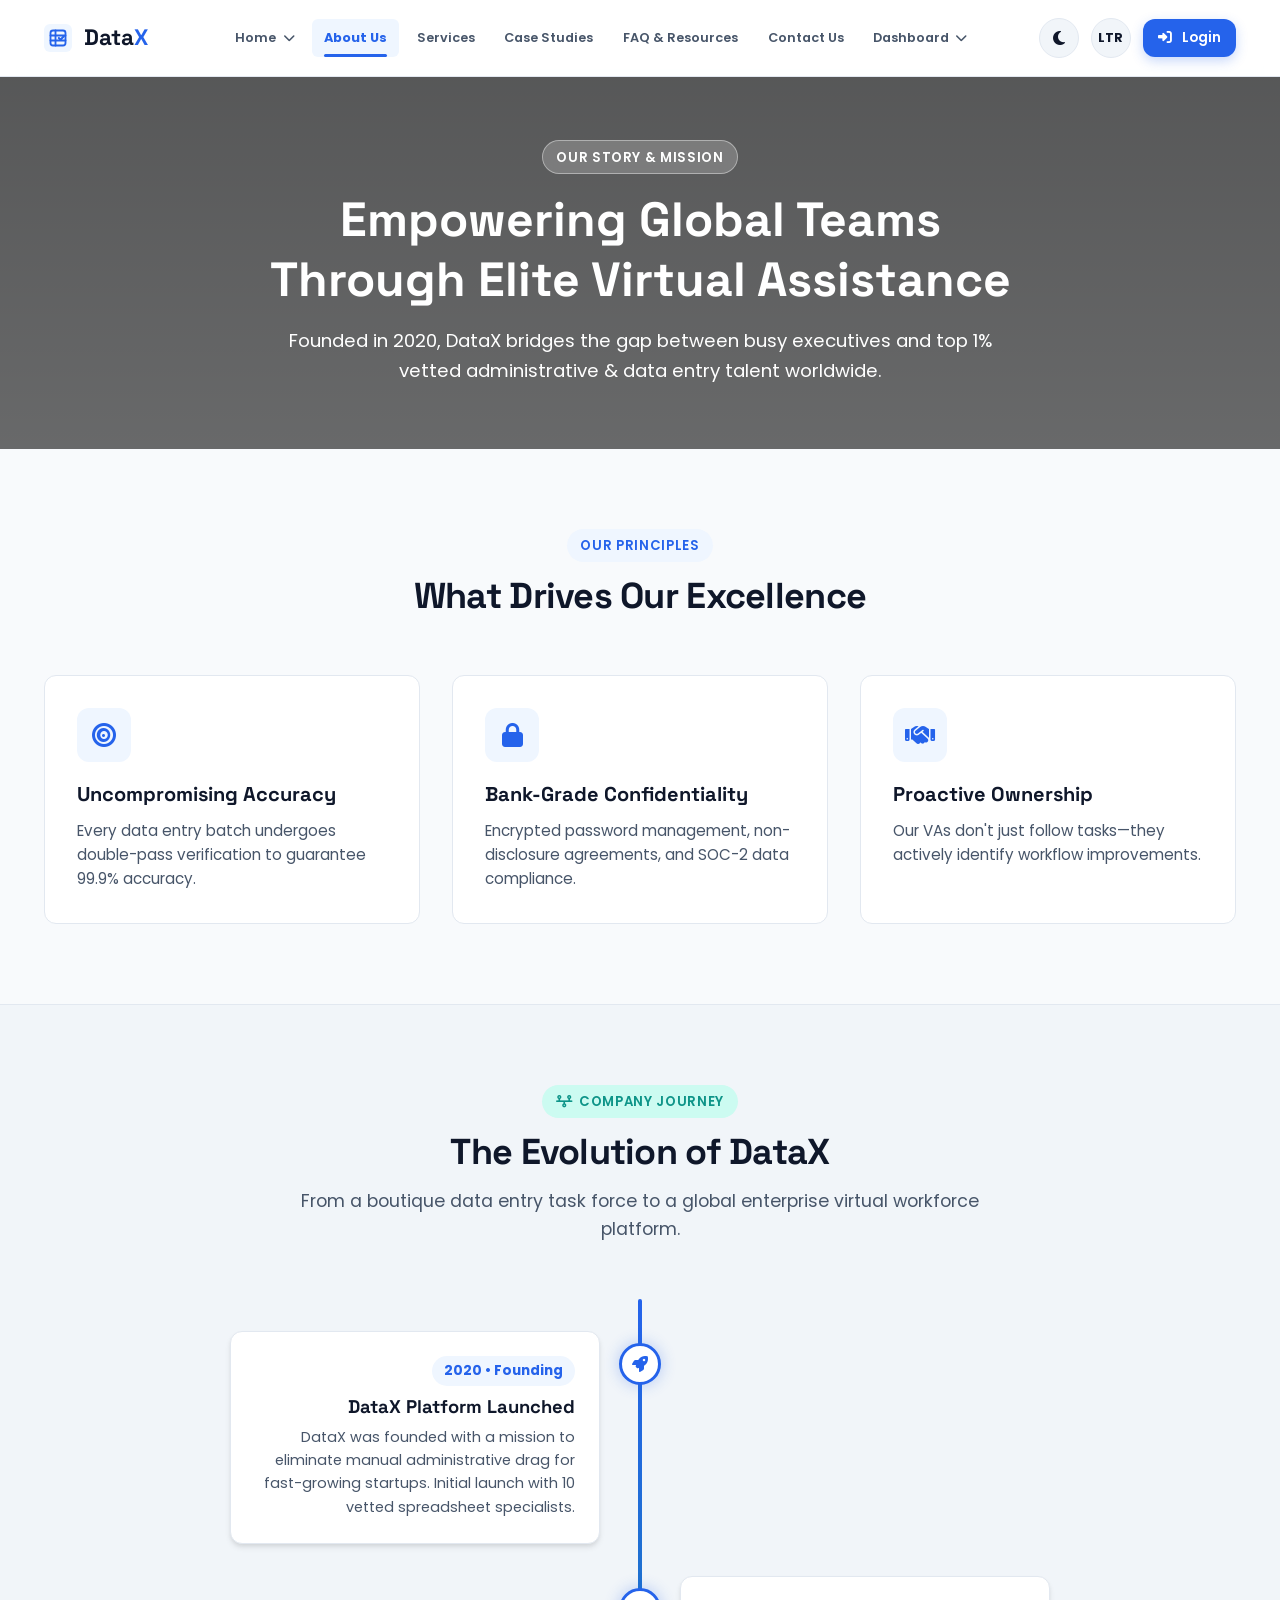
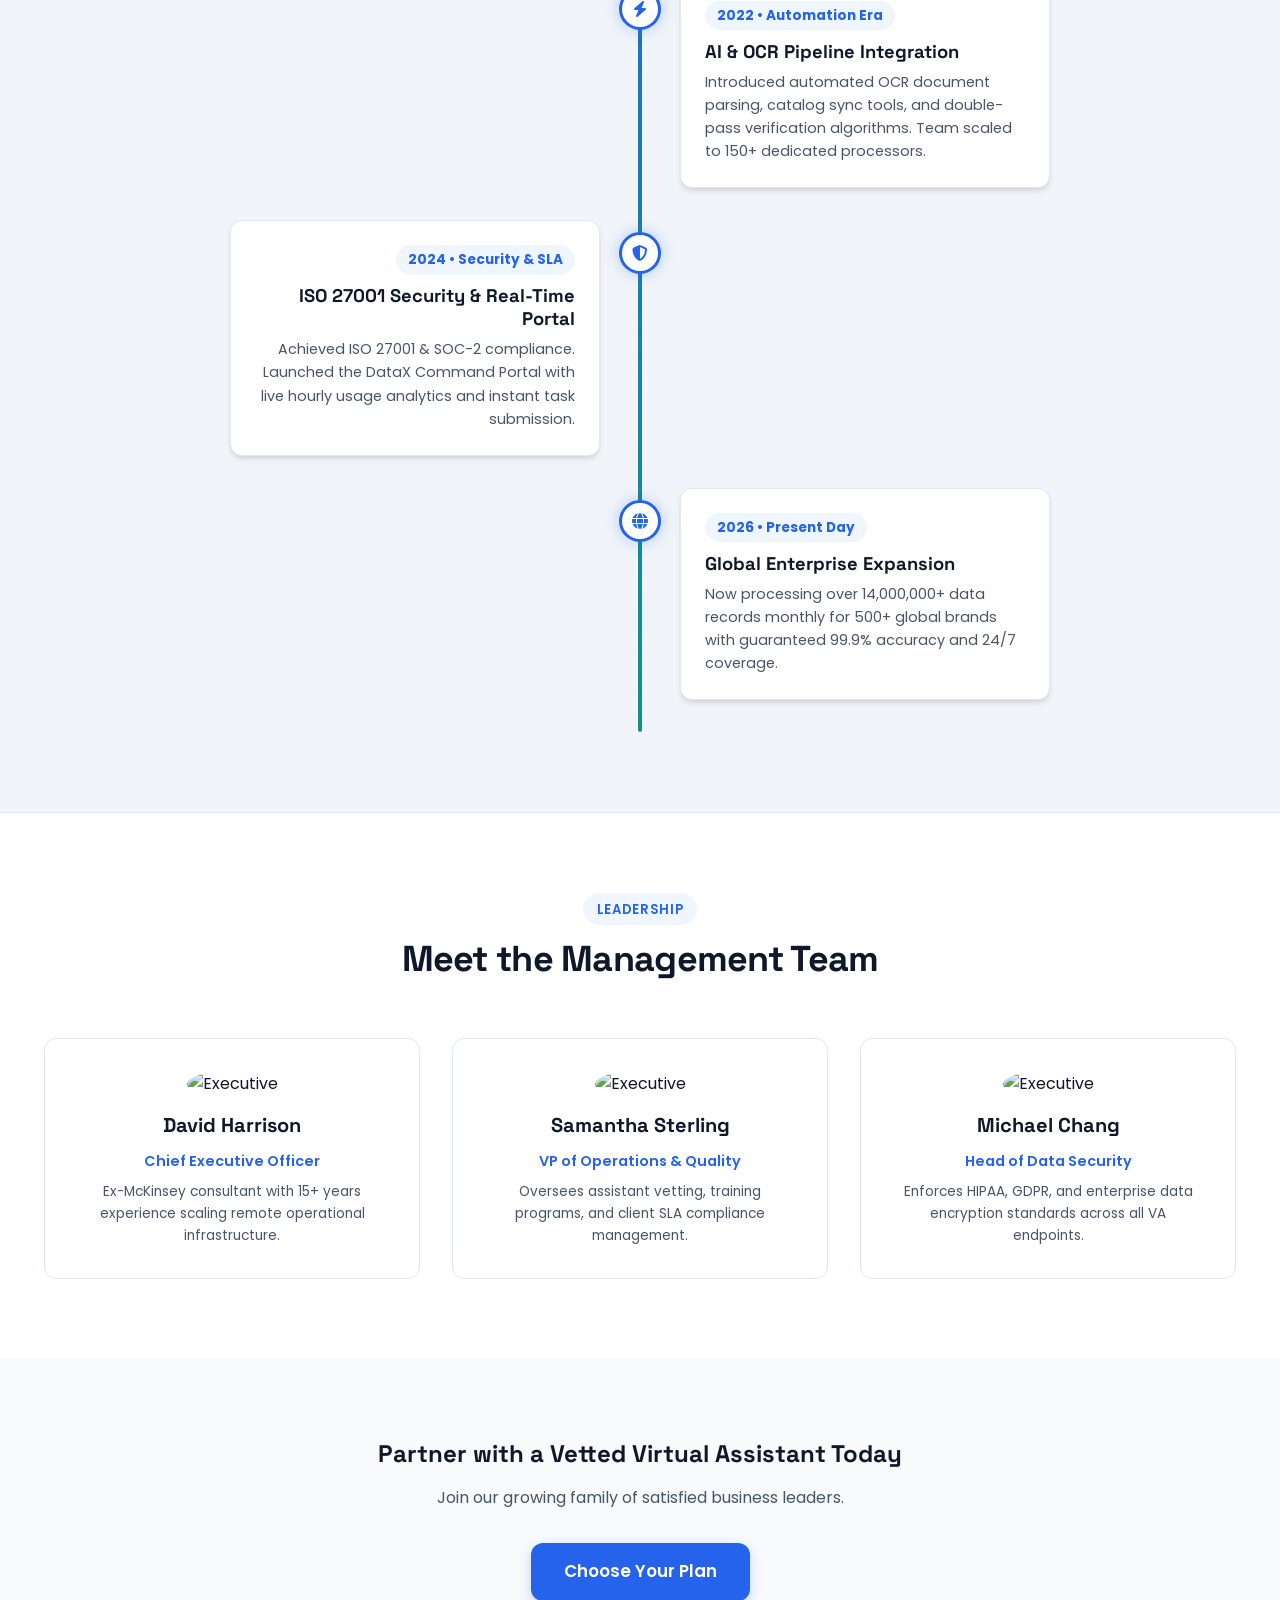
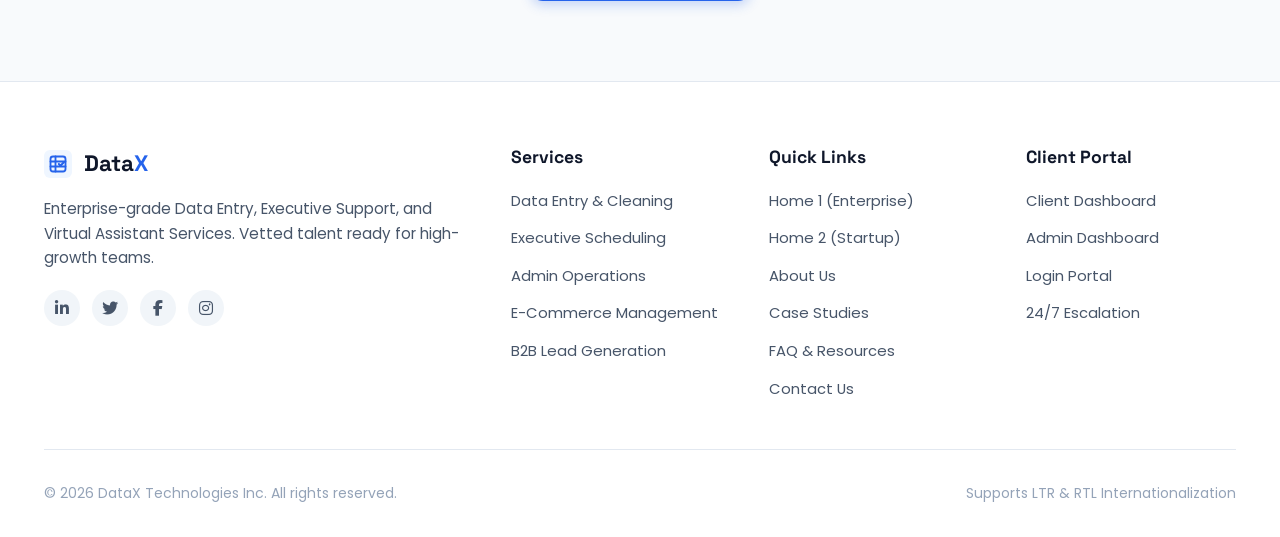
==== commit 130d0e21: "h" ====
--- a/about.html
+++ b/about.html
@@ -4,8 +4,8 @@
 <head>
   <meta charset="UTF-8">
   <meta name="viewport" content="width=device-width, initial-scale=1.0">
-  <link rel="icon" type="image/svg+xml" href="data:image/svg+xml,%3Csvg xmlns='http://www.w3.org/2000/svg' viewBox='0 0 32 32'%3E%3Crect width='32' height='32' rx='7' fill='%232563eb'/%3E%3Cpath d='M18.5 5L10 18h7l-3.5 9L24 14h-7z' fill='white'/%3E%3C/svg%3E">
-  <title>About Us | TaskFlow VA</title>
+  <link rel="icon" type="image/svg+xml" href="data:image/svg+xml,%3Csvg xmlns='http://www.w3.org/2000/svg' viewBox='0 0 32 32'%3E%3Crect width='32' height='32' rx='7' fill='%232563eb'/%3E%3Cpath d='M7 9h18M7 16h18M7 23h18M13 5v22' stroke='white' stroke-width='2.5' stroke-linecap='round'/%3E%3C/svg%3E">
+  <title>About Us | DataX</title>
   <link rel="stylesheet" href="https://cdnjs.cloudflare.com/ajax/libs/font-awesome/6.4.0/css/all.min.css">
   <link rel="stylesheet" href="style.css">
 </head>
@@ -13,7 +13,18 @@
 <body>
   <header class="app-header" id="app-header">
     <div class="container header-container">
-      <a href="index.html" class="brand-logo"><i class="fa-solid fa-headset"></i><span>TaskFlow <span style="color: var(--primary);">VA</span></span></a>
+      <a href="index.html" class="brand-logo">
+        <span class="brand-logo-icon-svg">
+          <svg width="22" height="22" viewBox="0 0 24 24" fill="none" stroke="currentColor" stroke-width="2.2" stroke-linecap="round" stroke-linejoin="round">
+            <rect x="3" y="3" width="18" height="18" rx="3"></rect>
+            <path d="M3 9h18"></path>
+            <path d="M3 15h18"></path>
+            <path d="M9 3v18"></path>
+            <path d="M13 12l2 2 4-4" stroke-width="2.5"></path>
+          </svg>
+        </span>
+        <span>Data<span class="logo-x">X</span></span>
+      </a>
       <nav>
         <ul class="nav-menu" id="nav-menu">
           <li class="nav-item dropdown">
@@ -35,6 +46,22 @@
               <a href="admin-dashboard.html" class="dropdown-item">Admin Dashboard</a>
             </div>
           </li>
+          <li class="nav-item mobile-only-controls" style="margin-top: 1rem; border-top: 1px solid var(--card-border); padding-top: 1.5rem;">
+            <div class="mobile-controls-row">
+              <button class="mobile-ctrl-btn" title="Toggle Light/Dark Theme" onclick="toggleTheme()">
+                <i class="fa-solid fa-moon theme-icon-elem"></i>
+                <span>Theme</span>
+              </button>
+              <button class="mobile-ctrl-btn" title="Toggle LTR/RTL Layout" onclick="toggleRTL()">
+                <span class="rtl-text-elem" style="font-weight: 700;">LTR</span>
+                <span>Layout</span>
+              </button>
+            </div>
+            <a href="login.html" class="btn btn-primary" style="width: 100%; justify-content: center; margin-top: 1rem; padding: 0.75rem;">
+              <i class="fa-solid fa-right-to-bracket"></i>
+              <span>Login</span>
+            </a>
+          </li>
         </ul>
       </nav>
       <div class="header-actions">
@@ -52,7 +79,7 @@
         <div class="container hero-content-center">
           <span class="badge">Our Story & Mission</span>
           <h1 style="font-size: 3rem; margin: 1rem 0;">Empowering Global Teams Through Elite Virtual Assistance</h1>
-          <p style="font-size: 1.15rem;">Founded in 2020, TaskFlow VA bridges the gap between busy executives and top 1% vetted administrative talent worldwide.</p>
+          <p style="font-size: 1.15rem;">Founded in 2020, DataX bridges the gap between busy executives and top 1% vetted administrative & data entry talent worldwide.</p>
         </div>
       </section>
 
@@ -66,6 +93,59 @@
             <div class="feature-card"><div class="feature-icon"><i class="fa-solid fa-bullseye"></i></div><h3>Uncompromising Accuracy</h3><p>Every data entry batch undergoes double-pass verification to guarantee 99.9% accuracy.</p></div>
             <div class="feature-card"><div class="feature-icon"><i class="fa-solid fa-lock"></i></div><h3>Bank-Grade Confidentiality</h3><p>Encrypted password management, non-disclosure agreements, and SOC-2 data compliance.</p></div>
             <div class="feature-card"><div class="feature-icon"><i class="fa-solid fa-handshake"></i></div><h3>Proactive Ownership</h3><p>Our VAs don't just follow tasks—they actively identify workflow improvements.</p></div>
+          </div>
+        </div>
+      </section>
+
+      <!-- COMPANY EVOLUTION TIMELINE SECTION -->
+      <section class="evolution-timeline-section">
+        <div class="container">
+          <div class="section-header text-center">
+            <span class="badge badge-accent"><i class="fa-solid fa-timeline"></i> Company Journey</span>
+            <h2>The Evolution of DataX</h2>
+            <p>From a boutique data entry task force to a global enterprise virtual workforce platform.</p>
+          </div>
+
+          <div class="evolution-timeline">
+            <!-- Milestone 1 -->
+            <div class="timeline-item left">
+              <div class="timeline-dot"><i class="fa-solid fa-rocket"></i></div>
+              <div class="timeline-content-card">
+                <span class="timeline-year-badge">2020 &bull; Founding</span>
+                <h3 class="timeline-title">DataX Platform Launched</h3>
+                <p class="timeline-desc">DataX was founded with a mission to eliminate manual administrative drag for fast-growing startups. Initial launch with 10 vetted spreadsheet specialists.</p>
+              </div>
+            </div>
+
+            <!-- Milestone 2 -->
+            <div class="timeline-item right">
+              <div class="timeline-dot"><i class="fa-solid fa-bolt"></i></div>
+              <div class="timeline-content-card">
+                <span class="timeline-year-badge">2022 &bull; Automation Era</span>
+                <h3 class="timeline-title">AI & OCR Pipeline Integration</h3>
+                <p class="timeline-desc">Introduced automated OCR document parsing, catalog sync tools, and double-pass verification algorithms. Team scaled to 150+ dedicated processors.</p>
+              </div>
+            </div>
+
+            <!-- Milestone 3 -->
+            <div class="timeline-item left">
+              <div class="timeline-dot"><i class="fa-solid fa-shield-halved"></i></div>
+              <div class="timeline-content-card">
+                <span class="timeline-year-badge">2024 &bull; Security & SLA</span>
+                <h3 class="timeline-title">ISO 27001 Security & Real-Time Portal</h3>
+                <p class="timeline-desc">Achieved ISO 27001 & SOC-2 compliance. Launched the DataX Command Portal with live hourly usage analytics and instant task submission.</p>
+              </div>
+            </div>
+
+            <!-- Milestone 4 -->
+            <div class="timeline-item right">
+              <div class="timeline-dot"><i class="fa-solid fa-globe"></i></div>
+              <div class="timeline-content-card">
+                <span class="timeline-year-badge">2026 &bull; Present Day</span>
+                <h3 class="timeline-title">Global Enterprise Expansion</h3>
+                <p class="timeline-desc">Now processing over 14,000,000+ data records monthly for 500+ global brands with guaranteed 99.9% accuracy and 24/7 coverage.</p>
+              </div>
+            </div>
           </div>
         </div>
       </section>
@@ -115,8 +195,16 @@
       <div class="footer-grid">
         <div class="footer-col">
           <a href="index.html" class="brand-logo" style="margin-bottom: 1rem; display: inline-flex;">
-            <i class="fa-solid fa-headset"></i>
-            <span>TaskFlow <span style="color: var(--primary);">VA</span></span>
+            <span class="brand-logo-icon-svg">
+              <svg width="22" height="22" viewBox="0 0 24 24" fill="none" stroke="currentColor" stroke-width="2.2" stroke-linecap="round" stroke-linejoin="round">
+                <rect x="3" y="3" width="18" height="18" rx="3"></rect>
+                <path d="M3 9h18"></path>
+                <path d="M3 15h18"></path>
+                <path d="M9 3v18"></path>
+                <path d="M13 12l2 2 4-4" stroke-width="2.5"></path>
+              </svg>
+            </span>
+            <span>Data<span class="logo-x">X</span></span>
           </a>
           <p>Enterprise-grade Data Entry, Executive Support, and Virtual Assistant Services. Vetted talent ready for high-growth teams.</p>
           <div class="social-links">
@@ -162,7 +250,7 @@
       </div>
 
       <div class="footer-bottom">
-        <p>&copy; 2026 TaskFlow VA Technologies Inc. All rights reserved.</p>
+        <p>&copy; 2026 DataX Technologies Inc. All rights reserved.</p>
         <p>Supports LTR & RTL Internationalization</p>
       </div>
     </div>
--- a/style.css
+++ b/style.css
@@ -1292,46 +1292,7 @@
   transform: rotate(180deg);
 }
 
-/* ==========================================================================
-   RESPONSIVE MEDIA QUERIES (1024px, 768px, 360px Mobile Optimization)
-   ========================================================================== */
-
-/* --- 1024px Breakpoint (Laptops & Large Tablets) --- */
-@media (max-width: 1024px) {
-  .container {
-    max-width: 960px;
-    padding: 0 1.5rem;
-  }
-
-  .grid-4 {
-    grid-template-columns: repeat(2, 1fr);
-  }
-
-  .grid-3 {
-    grid-template-columns: repeat(2, 1fr);
-  }
-
-  .hero-content h1 {
-    font-size: 2.75rem;
-  }
-
-  .dashboard-container {
-    flex-direction: row;
-  }
-
-  .dashboard-sidebar {
-    width: 240px;
-  }
-
-  .dashboard-content-grid {
-    grid-template-columns: 1fr;
-  }
-
-  .stats-grid {
-    grid-template-columns: repeat(2, 1fr);
-  }
-}
-
+/* Mobile hamburger helper classes (hidden by default, shown inside media queries) */
 .mobile-only-controls {
   display: none;
 }
@@ -1367,12 +1328,46 @@
   border-color: var(--primary);
 }
 
-/* --- 768px Breakpoint (Tablets & Mobile Drawer Activation) --- */
-@media (max-width: 768px) {
-  .header-container {
-    padding: 0.75rem 1rem;
-  }
-
+/* ==========================================================================
+   RESPONSIVE MEDIA QUERIES (1024px, 768px, 360px Mobile Optimization)
+   ========================================================================== */
+
+/* --- 1024px Breakpoint (Laptops & Large Tablets) --- */
+@media (max-width: 1024px) {
+  .container {
+    max-width: 960px;
+    padding: 0 1.5rem;
+  }
+
+  .grid-4 {
+    grid-template-columns: repeat(2, 1fr);
+  }
+
+  .grid-3 {
+    grid-template-columns: repeat(2, 1fr);
+  }
+
+  .hero-content h1 {
+    font-size: 2.75rem;
+  }
+
+  .dashboard-container {
+    flex-direction: row;
+  }
+
+  .dashboard-sidebar {
+    width: 240px;
+  }
+
+  .dashboard-content-grid {
+    grid-template-columns: 1fr;
+  }
+
+  .stats-grid {
+    grid-template-columns: repeat(2, 1fr);
+  }
+
+  /* ---- Hamburger at 1024px: hide nav + desktop controls ---- */
   .desktop-only-control {
     display: none !important;
   }
@@ -1382,7 +1377,7 @@
   }
 
   .mobile-toggle {
-    display: flex;
+    display: flex !important;
   }
 
   .nav-menu {
@@ -1416,6 +1411,13 @@
     visibility: visible !important;
     transform: none !important;
   }
+}
+
+/* --- 768px Breakpoint (Tablets & Mobile Drawer Activation) --- */
+@media (max-width: 768px) {
+  .header-container {
+    padding: 0.75rem 1rem;
+  }
 
   .grid-2,
   .grid-3,
@@ -1604,4 +1606,581 @@
   .auth-page-card {
     padding: 1.5rem 0.85rem 1.25rem 0.85rem;
   }
+}
+
+/* ==========================================================================
+   DataX - Brand Logo, Redesigned Home 2 Hero & Dashboard Client Profile
+   ========================================================================== */
+
+/* Logo & Icon Styling */
+.brand-logo-icon-svg {
+  width: 28px;
+  height: 28px;
+  display: inline-flex;
+  align-items: center;
+  justify-content: center;
+  color: var(--primary);
+  background: var(--primary-light);
+  border-radius: var(--radius-sm);
+  padding: 4px;
+  flex-shrink: 0;
+  transition: var(--transition);
+}
+
+.brand-logo:hover .brand-logo-icon-svg {
+  transform: scale(1.08) rotate(-3deg);
+  background: var(--primary);
+  color: #ffffff;
+}
+
+.logo-x {
+  color: var(--primary);
+  font-weight: 800;
+}
+
+/* Redesigned Home 2 Hero Section */
+.hero2-section-redesign {
+  position: relative;
+  padding: 5.5rem 0 4.5rem 0;
+  background: linear-gradient(135deg, rgba(15, 23, 42, 0.88) 0%, rgba(11, 15, 25, 0.82) 50%, rgba(30, 41, 59, 0.85) 100%),
+              url('https://wallpaperaccess.com/full/6109481.jpg') center/cover no-repeat;
+  background-attachment: fixed;
+  overflow: hidden;
+  border-bottom: 1px solid var(--card-border);
+  color: #ffffff;
+}
+
+.hero2-grid {
+  display: grid;
+  grid-template-columns: 1.1fr 0.9fr;
+  gap: 3.5rem;
+  align-items: center;
+}
+
+.hero2-badge-pill {
+  display: inline-flex;
+  align-items: center;
+  gap: 0.5rem;
+  padding: 0.45rem 1.15rem;
+  background: rgba(37, 99, 235, 0.25);
+  color: #60a5fa;
+  border: 1px solid rgba(96, 165, 250, 0.35);
+  border-radius: var(--radius-full);
+  font-size: 0.875rem;
+  font-weight: 600;
+  margin-bottom: 1.25rem;
+  backdrop-filter: blur(8px);
+}
+
+.hero2-title {
+  font-size: 3.25rem;
+  line-height: 1.15;
+  font-weight: 800;
+  font-family: var(--font-heading);
+  letter-spacing: -0.02em;
+  margin-bottom: 1.25rem;
+  color: #ffffff;
+  text-shadow: 0 2px 10px rgba(0,0,0,0.3);
+}
+
+.hero2-title span.highlight {
+  background: linear-gradient(135deg, #60a5fa 0%, #2dd4bf 100%);
+  -webkit-background-clip: text;
+  -webkit-text-fill-color: transparent;
+}
+
+.hero2-subtitle {
+  font-size: 1.15rem;
+  color: #cbd5e1;
+  margin-bottom: 2rem;
+  line-height: 1.65;
+}
+
+.hero2-benefits-list {
+  display: flex;
+  flex-direction: column;
+  gap: 0.75rem;
+  margin-bottom: 2rem;
+}
+
+.hero2-benefit-item {
+  display: flex;
+  align-items: center;
+  gap: 0.6rem;
+  font-weight: 500;
+  color: #f8fafc;
+  font-size: 0.98rem;
+}
+
+.hero2-benefit-item i {
+  color: #34d399;
+  font-size: 1rem;
+}
+
+/* Home 2 Hero Visual Card (Fixed Dark Theme Styling in both Light & Dark modes) */
+.hero2-visual-card {
+  position: relative;
+  background: rgba(15, 23, 42, 0.85) !important;
+  border: 1px solid rgba(255, 255, 255, 0.12) !important;
+  border-radius: var(--radius-lg);
+  box-shadow: 0 20px 40px rgba(0, 0, 0, 0.45) !important;
+  padding: 1.5rem;
+  backdrop-filter: blur(16px) !important;
+  color: #ffffff !important;
+}
+
+.hero2-visual-header {
+  display: flex;
+  align-items: center;
+  justify-content: space-between;
+  padding-bottom: 1rem;
+  margin-bottom: 1rem;
+  border-bottom: 1px solid rgba(255, 255, 255, 0.1) !important;
+}
+
+.hero2-header-title {
+  font-size: 0.82rem;
+  font-weight: 600;
+  color: #94a3b8 !important;
+  display: flex;
+  align-items: center;
+  gap: 0.4rem;
+}
+
+.hero2-visual-dots {
+  display: flex;
+  gap: 6px;
+}
+
+.hero2-visual-dots span {
+  width: 10px;
+  height: 10px;
+  border-radius: 50%;
+}
+
+.hero2-visual-dots span:nth-child(1) { background: #ef4444; }
+.hero2-visual-dots span:nth-child(2) { background: #f59e0b; }
+.hero2-visual-dots span:nth-child(3) { background: #10b981; }
+
+.data-processing-row {
+  display: flex;
+  align-items: center;
+  justify-content: space-between;
+  padding: 0.85rem 1rem;
+  background: rgba(30, 41, 59, 0.75) !important;
+  border-radius: var(--radius-md);
+  margin-bottom: 0.75rem;
+  border: 1px solid rgba(255, 255, 255, 0.08) !important;
+  transition: var(--transition);
+}
+
+.data-processing-row:hover {
+  transform: translateX(4px);
+  border-color: rgba(96, 165, 250, 0.5) !important;
+  background: rgba(30, 41, 59, 0.95) !important;
+}
+
+.data-row-title {
+  font-weight: 600;
+  font-size: 0.9rem;
+  color: #ffffff !important;
+}
+
+.data-row-sub {
+  font-size: 0.78rem;
+  color: #94a3b8 !important;
+}
+
+.data-row-icon {
+  width: 36px;
+  height: 36px;
+  border-radius: 8px;
+  background: rgba(59, 130, 246, 0.2) !important;
+  color: #60a5fa !important;
+  display: flex;
+  align-items: center;
+  justify-content: center;
+  font-size: 1rem;
+}
+
+.data-row-progress {
+  height: 6px;
+  background: rgba(148, 163, 184, 0.2);
+  border-radius: 3px;
+  overflow: hidden;
+  margin-top: 4px;
+  width: 120px;
+}
+
+.data-row-bar {
+  height: 100%;
+  background: linear-gradient(90deg, #3b82f6, #14b8a6);
+  border-radius: 3px;
+  animation: dataBarPulse 2.5s infinite ease-in-out;
+}
+
+@keyframes dataBarPulse {
+  0% { opacity: 0.7; }
+  50% { opacity: 1; }
+  100% { opacity: 0.7; }
+}
+
+.hero2-speed-box {
+  margin-top: 1rem;
+  padding: 0.85rem;
+  background: rgba(15, 23, 42, 0.8) !important;
+  border-radius: var(--radius-md);
+  display: flex;
+  align-items: center;
+  justify-content: space-between;
+  border: 1px dashed rgba(255, 255, 255, 0.15) !important;
+  color: #e2e8f0 !important;
+}
+
+.hero2-floating-badge {
+  position: absolute;
+  bottom: -20px;
+  left: -20px;
+  background: rgba(15, 23, 42, 0.95) !important;
+  border: 1px solid rgba(255, 255, 255, 0.15) !important;
+  padding: 0.85rem 1.25rem;
+  border-radius: var(--radius-md);
+  box-shadow: 0 10px 25px rgba(0, 0, 0, 0.5) !important;
+  display: flex;
+  align-items: center;
+  gap: 0.75rem;
+  color: #ffffff !important;
+}
+
+[dir="rtl"] .hero2-floating-badge {
+  left: auto;
+  right: -20px;
+}
+
+/* Dashboard Client Profile Card */
+.dashboard-client-profile-card {
+  background: var(--card-bg);
+  border: 1px solid var(--card-border);
+  border-radius: var(--radius-md);
+  box-shadow: var(--shadow-sm);
+  padding: 1.5rem;
+  margin-bottom: 2rem;
+  position: relative;
+  overflow: hidden;
+  transition: var(--transition);
+}
+
+.dashboard-client-profile-card:hover {
+  box-shadow: var(--shadow-md);
+  border-color: rgba(37, 99, 235, 0.3);
+}
+
+.client-profile-top {
+  display: flex;
+  align-items: center;
+  justify-content: space-between;
+  gap: 1.5rem;
+  flex-wrap: wrap;
+}
+
+.client-profile-main {
+  display: flex;
+  align-items: center;
+  gap: 1.25rem;
+}
+
+.client-avatar-container {
+  position: relative;
+  flex-shrink: 0;
+}
+
+.client-avatar-img {
+  width: 76px;
+  height: 76px;
+  border-radius: 50%;
+  object-fit: cover;
+  border: 3px solid var(--primary);
+  box-shadow: 0 4px 12px rgba(37, 99, 235, 0.2);
+}
+
+.client-status-dot {
+  position: absolute;
+  bottom: 2px;
+  right: 2px;
+  width: 16px;
+  height: 16px;
+  background: var(--success);
+  border: 2px solid var(--card-bg);
+  border-radius: 50%;
+}
+
+[dir="rtl"] .client-status-dot {
+  right: auto;
+  left: 2px;
+}
+
+.client-info-details h3 {
+  font-size: 1.35rem;
+  font-weight: 700;
+  margin-bottom: 0.25rem;
+  display: flex;
+  align-items: center;
+  gap: 0.6rem;
+}
+
+.client-info-details p {
+  color: var(--text-secondary);
+  font-size: 0.9rem;
+}
+
+.client-meta-grid {
+  display: grid;
+  grid-template-columns: repeat(auto-fit, minmax(230px, 1fr));
+  gap: 1.25rem 1.5rem;
+  margin-top: 1.25rem;
+  padding-top: 1.25rem;
+  border-top: 1px dashed var(--card-border);
+}
+
+.client-meta-item {
+  display: flex;
+  align-items: center;
+  gap: 0.85rem;
+  min-width: 0;
+}
+
+.client-meta-item > div:not(.client-meta-icon) {
+  min-width: 0;
+  flex: 1;
+}
+
+.client-meta-icon {
+  width: 40px;
+  height: 40px;
+  border-radius: var(--radius-sm);
+  background: var(--primary-light);
+  color: var(--primary);
+  display: flex;
+  align-items: center;
+  justify-content: center;
+  font-size: 1rem;
+  flex-shrink: 0;
+}
+
+.client-meta-label {
+  font-size: 0.75rem;
+  color: var(--text-muted);
+  text-transform: uppercase;
+  letter-spacing: 0.5px;
+  margin-bottom: 2px;
+}
+
+.client-meta-value {
+  font-size: 0.88rem;
+  font-weight: 600;
+  color: var(--text-primary);
+  word-break: break-word;
+  overflow-wrap: anywhere;
+}
+
+@media (max-width: 992px) {
+  .hero2-grid {
+    grid-template-columns: 1fr;
+    gap: 2.5rem;
+  }
+  
+  .hero2-title {
+    font-size: 2.5rem;
+  }
+
+  .hero2-floating-badge {
+    position: static;
+    margin-top: 1rem;
+  }
+}
+
+@media (max-width: 640px) {
+  .client-profile-top {
+    flex-direction: column;
+    align-items: flex-start;
+  }
+  
+  .client-meta-grid {
+    grid-template-columns: 1fr;
+    gap: 1rem;
+  }
+}
+
+/* ==========================================================================
+   Company Evolution Timeline (About Page)
+   ========================================================================== */
+
+.evolution-timeline-section {
+  position: relative;
+  background: var(--bg-tertiary);
+  padding: 5rem 0;
+  border-top: 1px solid var(--card-border);
+  border-bottom: 1px solid var(--card-border);
+}
+
+.evolution-timeline {
+  position: relative;
+  max-width: 900px;
+  margin: 3rem auto 0 auto;
+  padding: 1rem 0;
+}
+
+.evolution-timeline::before {
+  content: '';
+  position: absolute;
+  top: 0;
+  bottom: 0;
+  left: 50%;
+  width: 4px;
+  background: linear-gradient(180deg, var(--primary) 0%, var(--accent) 100%);
+  transform: translateX(-50%);
+  border-radius: 2px;
+}
+
+[dir="rtl"] .evolution-timeline::before {
+  left: 50%;
+}
+
+.timeline-item {
+  position: relative;
+  width: 50%;
+  padding: 1rem 2.5rem;
+  box-sizing: border-box;
+}
+
+.timeline-item.left {
+  left: 0;
+  text-align: end;
+}
+
+.timeline-item.right {
+  left: 50%;
+  text-align: start;
+}
+
+.timeline-dot {
+  position: absolute;
+  top: 1.75rem;
+  width: 42px;
+  height: 42px;
+  border-radius: 50%;
+  background: var(--card-bg);
+  border: 3px solid var(--primary);
+  box-shadow: 0 0 15px rgba(37, 99, 235, 0.3);
+  display: flex;
+  align-items: center;
+  justify-content: center;
+  color: var(--primary);
+  font-size: 1rem;
+  z-index: 2;
+  transition: var(--transition);
+}
+
+.timeline-item:hover .timeline-dot {
+  background: var(--primary);
+  color: #ffffff;
+  transform: scale(1.1);
+}
+
+.timeline-item.left .timeline-dot {
+  right: -21px;
+}
+
+.timeline-item.right .timeline-dot {
+  left: -21px;
+}
+
+[dir="rtl"] .timeline-item.left .timeline-dot {
+  right: auto;
+  left: -21px;
+}
+
+[dir="rtl"] .timeline-item.right .timeline-dot {
+  left: auto;
+  right: -21px;
+}
+
+.timeline-content-card {
+  background: var(--card-bg);
+  border: 1px solid var(--card-border);
+  border-radius: var(--radius-md);
+  padding: 1.5rem;
+  box-shadow: var(--shadow-md);
+  transition: var(--transition);
+}
+
+.timeline-content-card:hover {
+  transform: translateY(-4px);
+  box-shadow: var(--shadow-lg);
+  border-color: var(--primary);
+}
+
+.timeline-year-badge {
+  display: inline-block;
+  padding: 0.25rem 0.75rem;
+  background: var(--primary-light);
+  color: var(--primary);
+  font-weight: 700;
+  font-size: 0.85rem;
+  border-radius: var(--radius-full);
+  margin-bottom: 0.6rem;
+}
+
+.timeline-title {
+  font-size: 1.15rem;
+  font-weight: 700;
+  margin-bottom: 0.5rem;
+  color: var(--text-primary);
+}
+
+.timeline-desc {
+  font-size: 0.9rem;
+  color: var(--text-secondary);
+  line-height: 1.6;
+}
+
+/* Timeline Mobile Responsiveness */
+@media (max-width: 768px) {
+  .evolution-timeline::before {
+    left: 20px;
+  }
+
+  [dir="rtl"] .evolution-timeline::before {
+    left: auto;
+    right: 20px;
+  }
+
+  .timeline-item {
+    width: 100%;
+    padding-left: 3.5rem;
+    padding-right: 0.5rem;
+    text-align: start !important;
+  }
+
+  .timeline-item.left,
+  .timeline-item.right {
+    left: 0;
+  }
+
+  .timeline-item.left .timeline-dot,
+  .timeline-item.right .timeline-dot {
+    left: -1px;
+    right: auto;
+  }
+
+  [dir="rtl"] .timeline-item {
+    padding-left: 0.5rem;
+    padding-right: 3.5rem;
+  }
+
+  [dir="rtl"] .timeline-item.left .timeline-dot,
+  [dir="rtl"] .timeline-item.right .timeline-dot {
+    right: -1px;
+    left: auto;
+  }
 }
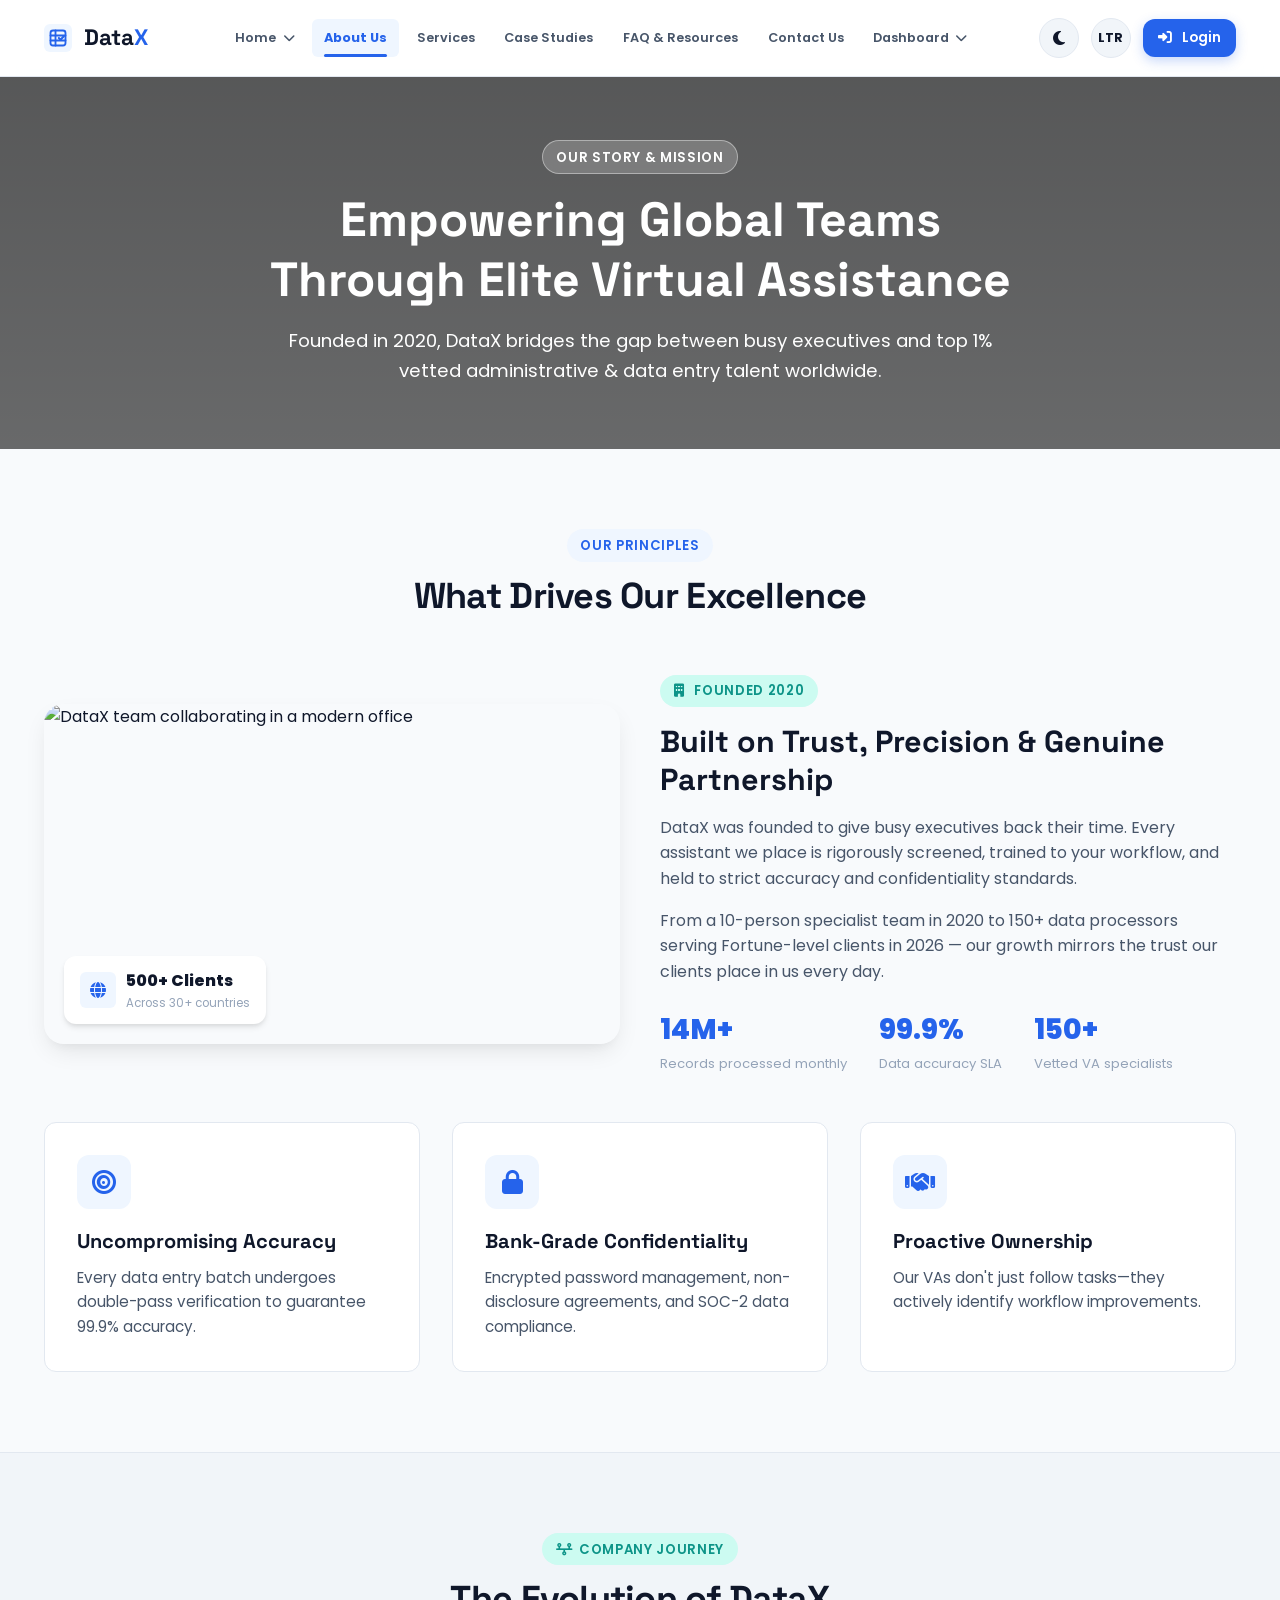
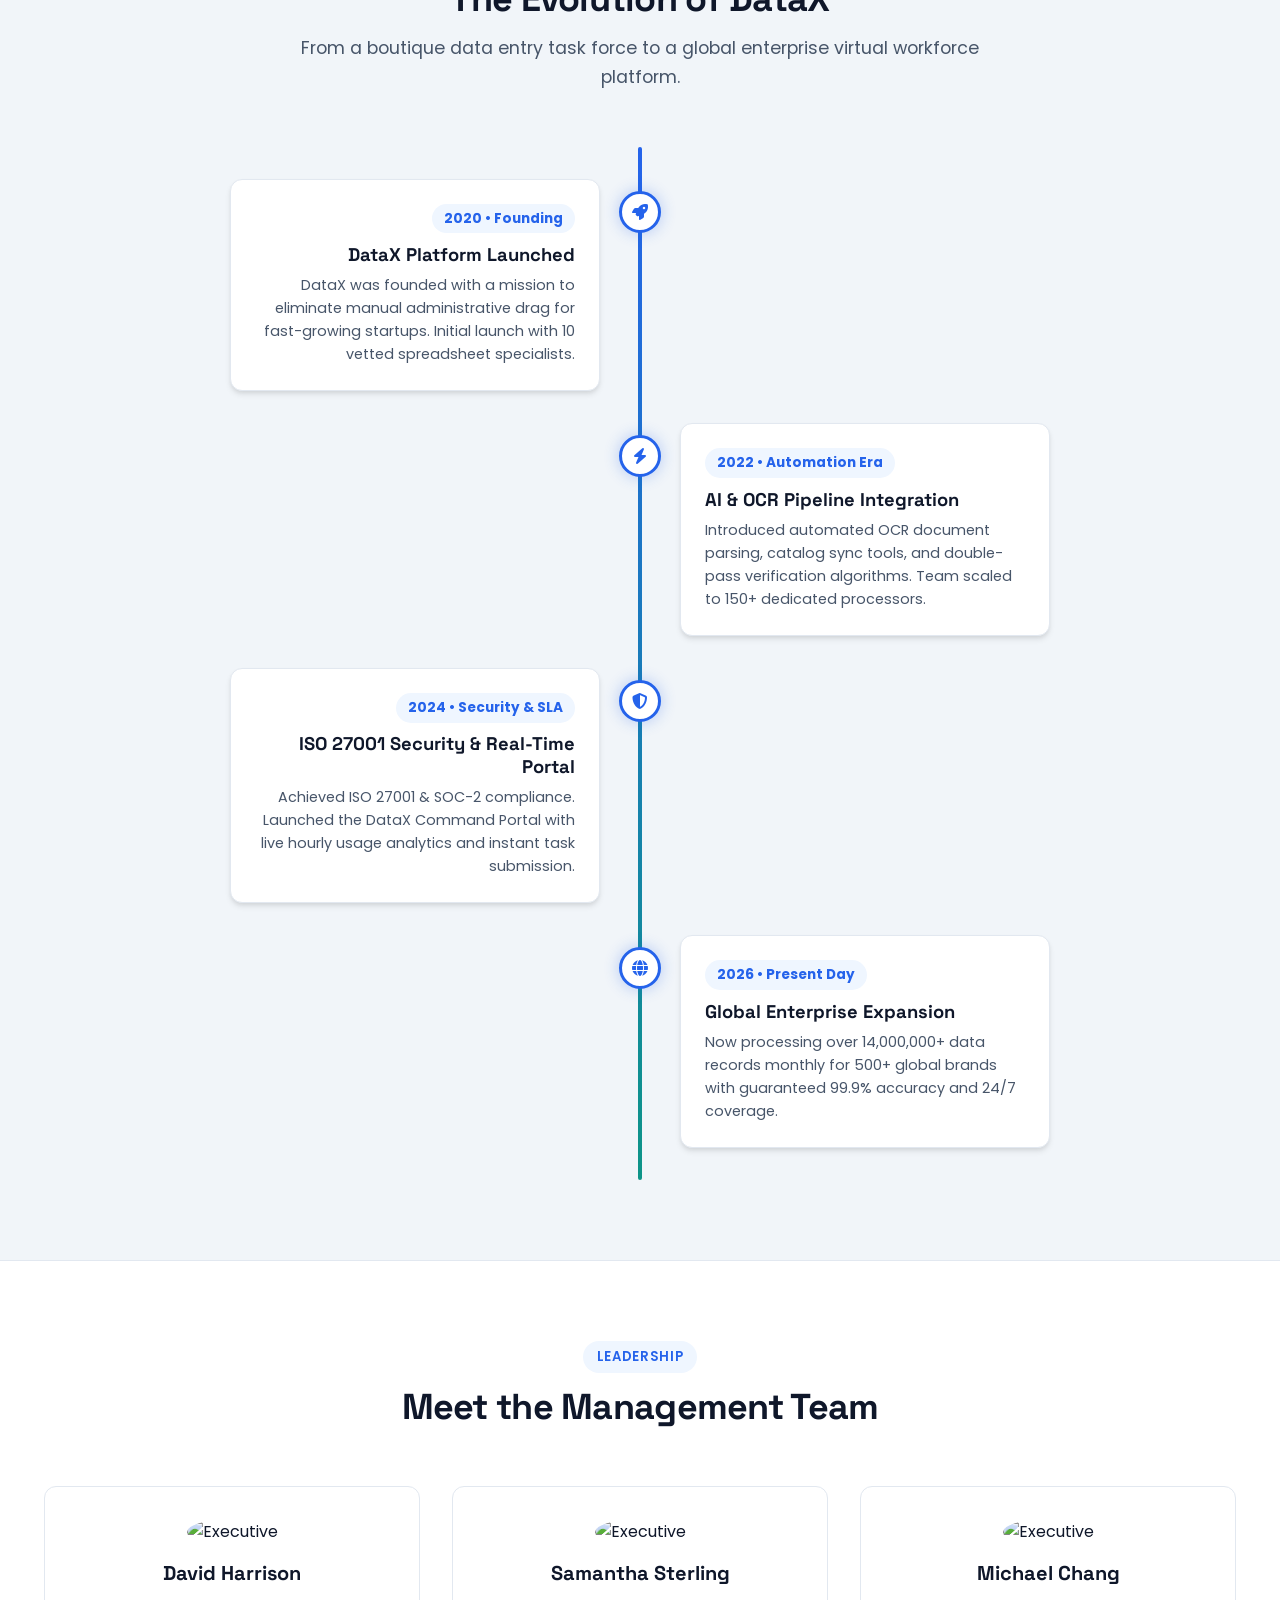
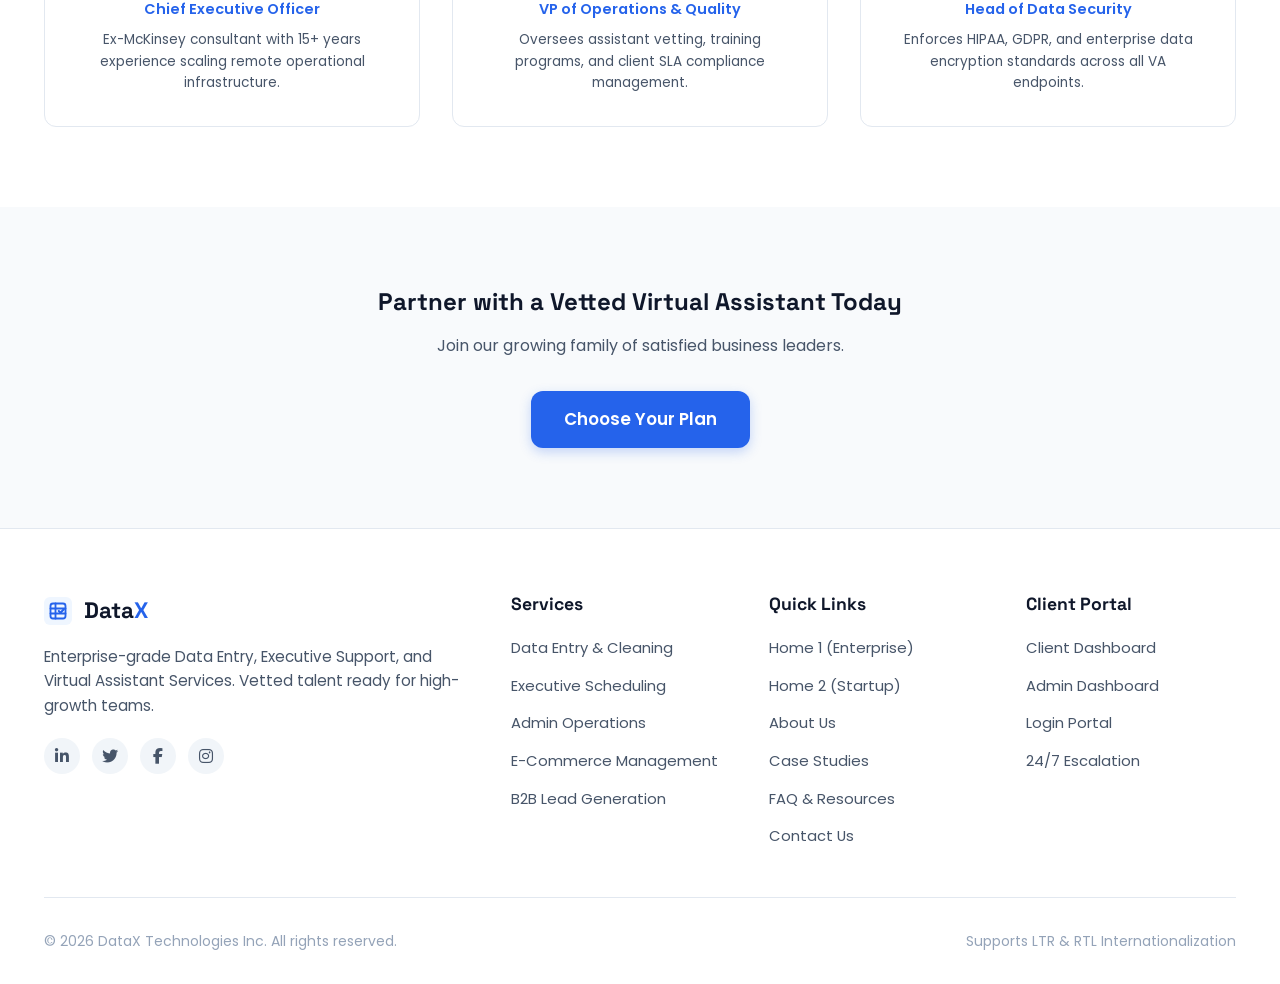
==== commit 3e5da07b: "l" ====
--- a/about.html
+++ b/about.html
@@ -89,6 +89,41 @@
             <span class="badge">Our Principles</span>
             <h2>What Drives Our Excellence</h2>
           </div>
+
+          <!-- About story image split -->
+          <div style="display: grid; grid-template-columns: 1fr 1fr; gap: 2.5rem; align-items: center; margin-bottom: 3rem;">
+            <div style="border-radius: var(--radius-lg); overflow: hidden; box-shadow: var(--shadow-lg); position: relative;">
+              <img src="https://images.unsplash.com/photo-1521737604893-d14cc237f11d?w=800&auto=format&fit=crop&q=80" alt="DataX team collaborating in a modern office" style="width: 100%; height: 340px; object-fit: cover; display: block;">
+              <div style="position: absolute; bottom: 1.25rem; left: 1.25rem; background: var(--card-bg); border-radius: var(--radius-md); padding: 0.75rem 1rem; box-shadow: var(--shadow-md); display: flex; align-items: center; gap: 0.65rem;">
+                <span style="width: 36px; height: 36px; background: var(--primary-light); color: var(--primary); border-radius: var(--radius-sm); display: flex; align-items: center; justify-content: center; font-size: 1rem; flex-shrink: 0;"><i class="fa-solid fa-globe"></i></span>
+                <div>
+                  <div style="font-size: 1rem; font-weight: 800; color: var(--text-primary);">500+ Clients</div>
+                  <div style="font-size: 0.72rem; color: var(--text-muted);">Across 30+ countries</div>
+                </div>
+              </div>
+            </div>
+            <div>
+              <span class="badge badge-accent" style="margin-bottom: 1rem; display: inline-flex;"><i class="fa-solid fa-building"></i> &nbsp;Founded 2020</span>
+              <h2 style="font-size: 1.9rem; margin-bottom: 1rem;">Built on Trust, Precision & Genuine Partnership</h2>
+              <p style="color: var(--text-secondary); margin-bottom: 1rem;">DataX was founded to give busy executives back their time. Every assistant we place is rigorously screened, trained to your workflow, and held to strict accuracy and confidentiality standards.</p>
+              <p style="color: var(--text-secondary);">From a 10-person specialist team in 2020 to 150+ data processors serving Fortune-level clients in 2026 — our growth mirrors the trust our clients place in us every day.</p>
+              <div style="display: flex; gap: 2rem; margin-top: 1.5rem; flex-wrap: wrap;">
+                <div>
+                  <div style="font-size: 1.75rem; font-weight: 800; color: var(--primary);">14M+</div>
+                  <div style="font-size: 0.82rem; color: var(--text-muted);">Records processed monthly</div>
+                </div>
+                <div>
+                  <div style="font-size: 1.75rem; font-weight: 800; color: var(--primary);">99.9%</div>
+                  <div style="font-size: 0.82rem; color: var(--text-muted);">Data accuracy SLA</div>
+                </div>
+                <div>
+                  <div style="font-size: 1.75rem; font-weight: 800; color: var(--primary);">150+</div>
+                  <div style="font-size: 0.82rem; color: var(--text-muted);">Vetted VA specialists</div>
+                </div>
+              </div>
+            </div>
+          </div>
+
           <div class="grid-3">
             <div class="feature-card"><div class="feature-icon"><i class="fa-solid fa-bullseye"></i></div><h3>Uncompromising Accuracy</h3><p>Every data entry batch undergoes double-pass verification to guarantee 99.9% accuracy.</p></div>
             <div class="feature-card"><div class="feature-icon"><i class="fa-solid fa-lock"></i></div><h3>Bank-Grade Confidentiality</h3><p>Encrypted password management, non-disclosure agreements, and SOC-2 data compliance.</p></div>
--- a/style.css
+++ b/style.css
@@ -690,7 +690,7 @@
 }
 
 .hero-bg-contact {
-  background-image: url('https://encrypted-tbn0.gstatic.com/images?q=tbn:ANd9GcRZQM6elMmPtFC3_FzIrTMKBpKKffmxmOLqfpInYOwZ2p4xkFBQxdu1yQL9&s=10');
+  background-image: url('https://t4.ftcdn.net/jpg/05/24/03/99/360_F_524039911_SJfffOLKTk1HZvTPyF9vv1FN6oCipyVi.jpg');
 }
 
 /* Force All Hero Content Centered and Pure White Text */
@@ -2183,4 +2183,373 @@
     right: -1px;
     left: auto;
   }
-}+}
+
+/* ==========================================================================
+   NAV PROFILE DROPDOWN
+   ========================================================================== */
+
+/* Profile button in header-actions */
+.nav-profile-btn {
+  position: relative;
+  display: flex;
+  align-items: center;
+  gap: 0.5rem;
+  background: var(--bg-tertiary);
+  border: 1px solid var(--card-border);
+  border-radius: var(--radius-full);
+  padding: 0.25rem 0.75rem 0.25rem 0.25rem;
+  cursor: pointer;
+  transition: var(--transition);
+  color: var(--text-primary);
+  font-size: 0.82rem;
+  font-weight: 600;
+  white-space: nowrap;
+  flex-shrink: 0;
+}
+
+.nav-profile-btn:hover {
+  background: var(--primary-light);
+  border-color: var(--primary);
+  color: var(--primary);
+}
+
+.nav-profile-avatar {
+  width: 32px;
+  height: 32px;
+  border-radius: 50%;
+  object-fit: cover;
+  border: 2px solid var(--primary);
+  flex-shrink: 0;
+}
+
+.nav-profile-name {
+  max-width: 110px;
+  overflow: hidden;
+  text-overflow: ellipsis;
+}
+
+.nav-profile-chevron {
+  font-size: 0.65rem;
+  color: var(--text-muted);
+  transition: transform 0.2s ease;
+}
+
+/* Profile Dropdown Panel */
+.nav-profile-dropdown {
+  position: absolute;
+  top: calc(100% + 10px);
+  right: 0;
+  min-width: 240px;
+  background: var(--card-bg);
+  border: 1px solid var(--card-border);
+  border-radius: var(--radius-md);
+  box-shadow: var(--shadow-lg);
+  padding: 0.5rem;
+  display: none;
+  flex-direction: column;
+  gap: 0.15rem;
+  z-index: 1100;
+  animation: fadeIn 0.2s ease;
+}
+
+.nav-profile-wrap {
+  position: relative;
+}
+
+.nav-profile-wrap:hover .nav-profile-dropdown,
+.nav-profile-wrap:focus-within .nav-profile-dropdown {
+  display: flex;
+}
+
+.nav-profile-wrap:hover .nav-profile-chevron {
+  transform: rotate(180deg);
+}
+
+/* Profile Dropdown Header */
+.nav-profile-dropdown-header {
+  display: flex;
+  align-items: center;
+  gap: 0.75rem;
+  padding: 0.75rem 0.9rem;
+  background: var(--primary-light);
+  border-radius: var(--radius-sm);
+  margin-bottom: 0.35rem;
+}
+
+.nav-profile-dropdown-header img {
+  width: 44px;
+  height: 44px;
+  border-radius: 50%;
+  object-fit: cover;
+  border: 2px solid var(--primary);
+  flex-shrink: 0;
+}
+
+.nav-profile-dropdown-header .pdh-info strong {
+  display: block;
+  font-size: 0.9rem;
+  color: var(--text-primary);
+}
+
+.nav-profile-dropdown-header .pdh-info span {
+  font-size: 0.78rem;
+  color: var(--text-muted);
+}
+
+/* Profile Dropdown Items */
+.nav-profile-dropdown-item {
+  display: flex;
+  align-items: center;
+  gap: 0.65rem;
+  padding: 0.6rem 0.9rem;
+  font-size: 0.875rem;
+  font-weight: 500;
+  color: var(--text-secondary);
+  border-radius: var(--radius-sm);
+  cursor: pointer;
+  transition: var(--transition);
+  text-decoration: none;
+  border: none;
+  background: none;
+  width: 100%;
+  text-align: start;
+}
+
+.nav-profile-dropdown-item:hover {
+  background: var(--primary-light);
+  color: var(--primary);
+}
+
+.nav-profile-dropdown-item i {
+  width: 18px;
+  text-align: center;
+  color: var(--primary);
+  flex-shrink: 0;
+}
+
+.nav-profile-dropdown-divider {
+  height: 1px;
+  background: var(--card-border);
+  margin: 0.35rem 0;
+}
+
+.nav-profile-dropdown-item.logout-item i {
+  color: var(--danger);
+}
+
+.nav-profile-dropdown-item.logout-item:hover {
+  background: #fee2e2;
+  color: var(--danger);
+}
+
+/* Dashboard topbar profile button variant */
+.dashboard-profile-btn {
+  position: relative;
+  display: flex;
+  align-items: center;
+  gap: 0.5rem;
+  background: var(--bg-tertiary);
+  border: 1px solid var(--card-border);
+  border-radius: var(--radius-full);
+  padding: 0.25rem 0.75rem 0.25rem 0.25rem;
+  cursor: pointer;
+  transition: var(--transition);
+  color: var(--text-primary);
+  font-size: 0.82rem;
+  font-weight: 600;
+  white-space: nowrap;
+  flex-shrink: 0;
+}
+
+.dashboard-profile-btn:hover {
+  background: var(--primary-light);
+  border-color: var(--primary);
+  color: var(--primary);
+}
+
+.dashboard-profile-avatar {
+  width: 34px;
+  height: 34px;
+  border-radius: 50%;
+  object-fit: cover;
+  border: 2px solid var(--primary);
+  flex-shrink: 0;
+}
+
+/* ==========================================================================
+   IMAGE SECTION STYLES
+   ========================================================================== */
+
+/* Hero Visual Side Image */
+.hero-visual-img-wrap {
+  position: relative;
+  border-radius: var(--radius-lg);
+  overflow: hidden;
+  box-shadow: var(--shadow-lg);
+}
+
+.hero-visual-img-wrap img {
+  width: 100%;
+  height: 420px;
+  object-fit: cover;
+  display: block;
+}
+
+.hero-visual-img-overlay {
+  position: absolute;
+  inset: 0;
+  background: linear-gradient(135deg, rgba(37,99,235,0.15) 0%, transparent 60%);
+  pointer-events: none;
+}
+
+/* Floating stat badge over image */
+.img-floating-stat {
+  position: absolute;
+  bottom: 1.5rem;
+  left: 1.5rem;
+  background: var(--card-bg);
+  border: 1px solid var(--card-border);
+  border-radius: var(--radius-md);
+  padding: 0.75rem 1.1rem;
+  box-shadow: var(--shadow-md);
+  display: flex;
+  align-items: center;
+  gap: 0.65rem;
+}
+
+.img-floating-stat .ifs-icon {
+  width: 36px;
+  height: 36px;
+  background: var(--primary-light);
+  color: var(--primary);
+  border-radius: var(--radius-sm);
+  display: flex;
+  align-items: center;
+  justify-content: center;
+  font-size: 1rem;
+  flex-shrink: 0;
+}
+
+.img-floating-stat .ifs-value {
+  font-size: 1.1rem;
+  font-weight: 800;
+  color: var(--text-primary);
+  line-height: 1.1;
+}
+
+.img-floating-stat .ifs-label {
+  font-size: 0.72rem;
+  color: var(--text-muted);
+}
+
+/* Section image banner (full-width visual between sections) */
+.section-img-banner {
+  width: 100%;
+  height: 300px;
+  object-fit: cover;
+  border-radius: var(--radius-md);
+  display: block;
+  margin-bottom: 1.5rem;
+  box-shadow: var(--shadow-md);
+}
+
+/* Image card with caption */
+.img-card {
+  border-radius: var(--radius-md);
+  overflow: hidden;
+  border: 1px solid var(--card-border);
+  background: var(--card-bg);
+  box-shadow: var(--shadow-sm);
+}
+
+.img-card img {
+  width: 100%;
+  height: 200px;
+  object-fit: cover;
+  display: block;
+}
+
+.img-card-caption {
+  padding: 1rem;
+}
+
+.img-card-caption h4 {
+  font-size: 0.95rem;
+  margin-bottom: 0.25rem;
+}
+
+.img-card-caption p {
+  font-size: 0.82rem;
+  color: var(--text-muted);
+}
+
+/* Grid of images with caption */
+.img-showcase-grid {
+  display: grid;
+  grid-template-columns: repeat(3, 1fr);
+  gap: 1.25rem;
+  margin-top: 2rem;
+}
+
+/* Side-by-side image + content */
+.img-content-split {
+  display: grid;
+  grid-template-columns: 1fr 1fr;
+  gap: 3rem;
+  align-items: center;
+}
+
+.img-content-split img {
+  width: 100%;
+  border-radius: var(--radius-lg);
+  object-fit: cover;
+  height: 380px;
+  box-shadow: var(--shadow-lg);
+  display: block;
+}
+
+/* Team / staff photo grid */
+.team-img-row {
+  display: flex;
+  gap: 0.75rem;
+  flex-wrap: wrap;
+  margin-top: 1rem;
+}
+
+.team-img-row img {
+  width: 56px;
+  height: 56px;
+  border-radius: 50%;
+  object-fit: cover;
+  border: 2px solid var(--card-border);
+}
+
+/* Responsive overrides for image sections */
+@media (max-width: 768px) {
+  .img-showcase-grid {
+    grid-template-columns: 1fr;
+  }
+
+  .img-content-split {
+    grid-template-columns: 1fr;
+  }
+
+  .img-content-split img {
+    height: 240px;
+  }
+
+  .hero-visual-img-wrap img {
+    height: 260px;
+  }
+
+  .nav-profile-name {
+    display: none;
+  }
+
+  .nav-profile-wrap .nav-profile-dropdown {
+    right: auto;
+    left: 0;
+    min-width: 200px;
+  }
+}
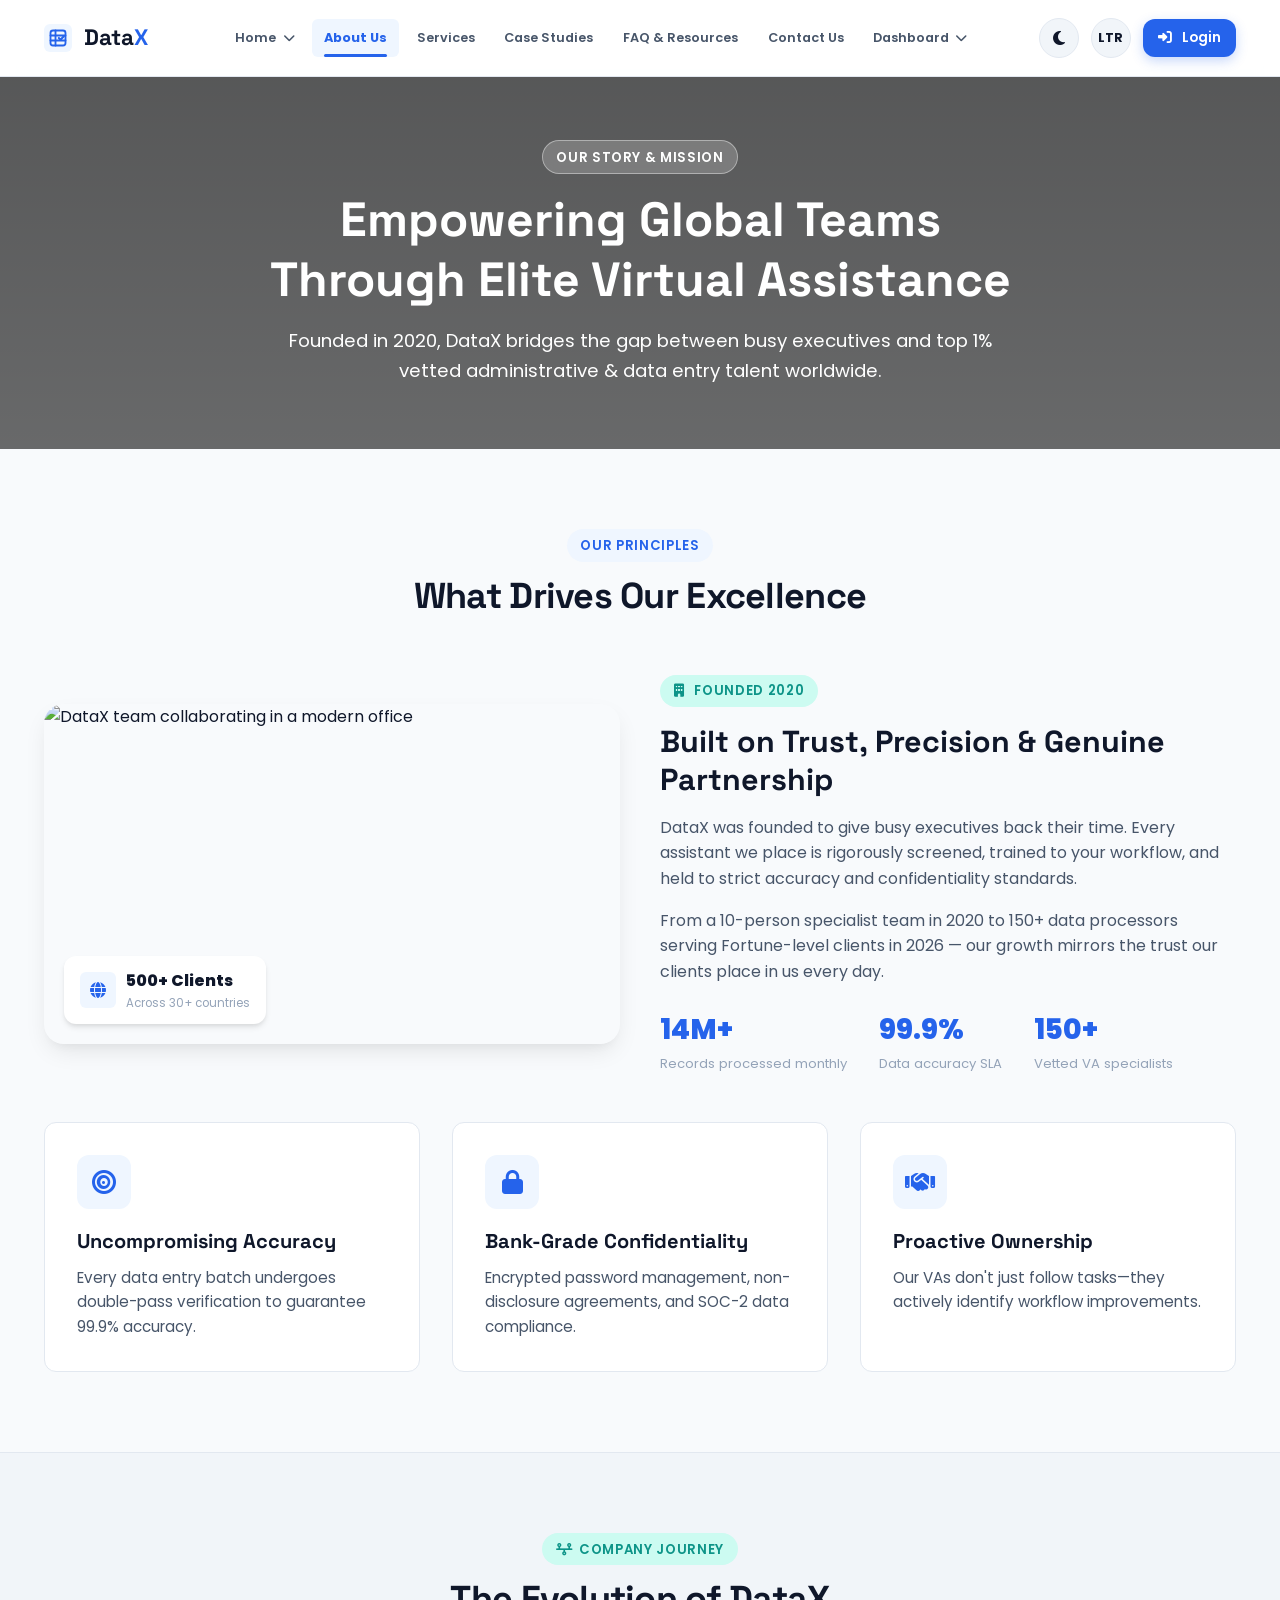
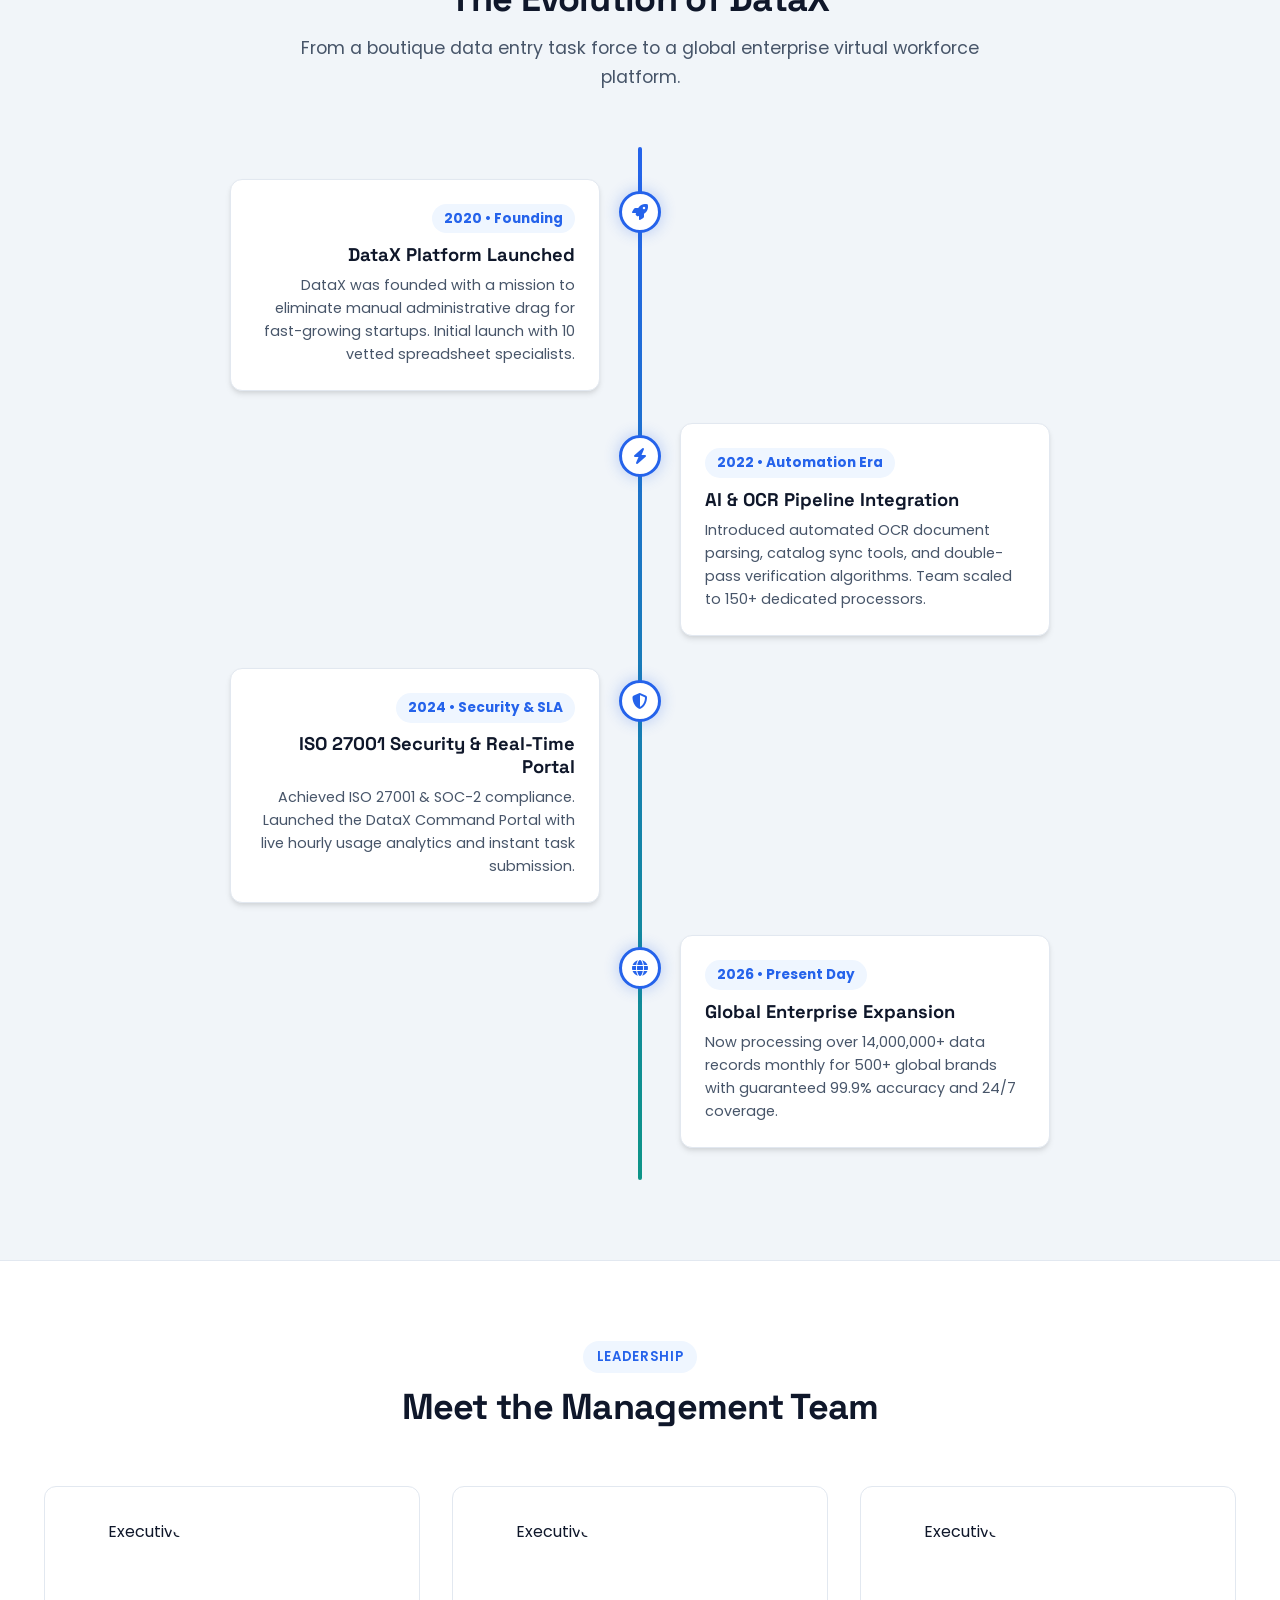
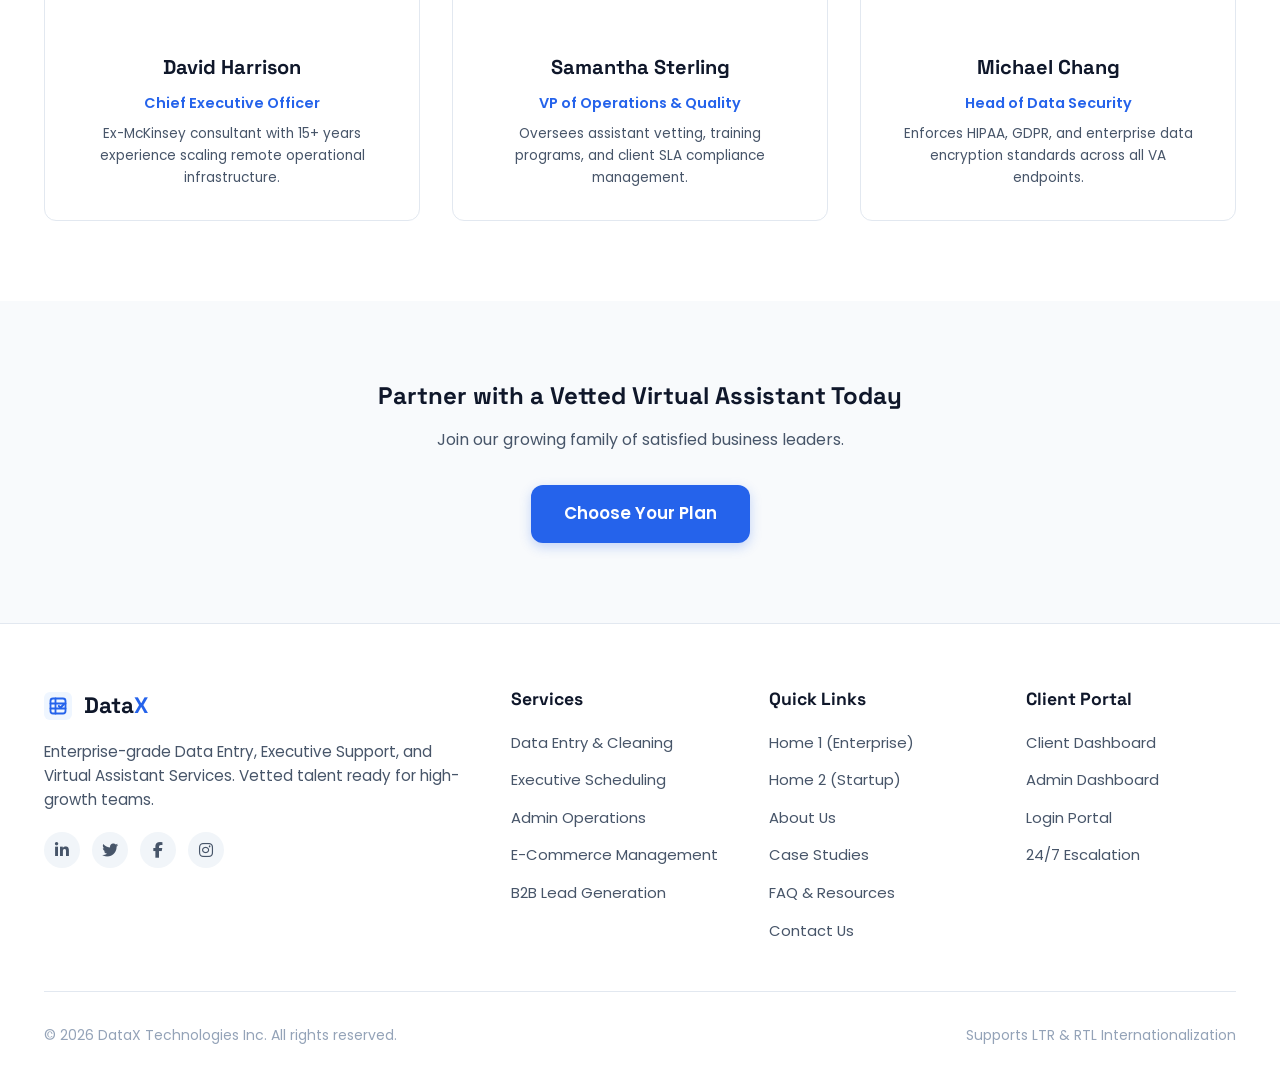
==== commit b0baacde: "Leo" ====
--- a/about.html
+++ b/about.html
@@ -91,7 +91,7 @@
           </div>
 
           <!-- About story image split -->
-          <div style="display: grid; grid-template-columns: 1fr 1fr; gap: 2.5rem; align-items: center; margin-bottom: 3rem;">
+          <div class="about-story-grid">
             <div style="border-radius: var(--radius-lg); overflow: hidden; box-shadow: var(--shadow-lg); position: relative;">
               <img src="https://images.unsplash.com/photo-1521737604893-d14cc237f11d?w=800&auto=format&fit=crop&q=80" alt="DataX team collaborating in a modern office" style="width: 100%; height: 340px; object-fit: cover; display: block;">
               <div style="position: absolute; bottom: 1.25rem; left: 1.25rem; background: var(--card-bg); border-radius: var(--radius-md); padding: 0.75rem 1rem; box-shadow: var(--shadow-md); display: flex; align-items: center; gap: 0.65rem;">
--- a/style.css
+++ b/style.css
@@ -282,6 +282,15 @@
 
 .btn-outline:hover {
   background: var(--primary-light);
+}
+
+/* Fix: Home1 CTA gradient section - secondary & outline button hover contrast */
+section[style*="linear-gradient"] .btn-secondary:hover,
+section[style*="linear-gradient"] .btn-outline:hover {
+  background: rgba(255, 255, 255, 0.95) !important;
+  color: var(--primary) !important;
+  border-color: #ffffff !important;
+  box-shadow: 0 4px 16px rgba(0,0,0,0.2) !important;
 }
 
 .btn-sm {
@@ -342,6 +351,7 @@
   list-style: none;
   margin-right: auto;
   padding-left: 1rem;
+  flex-wrap: nowrap;
 }
 
 .nav-item {
@@ -593,6 +603,23 @@
   transition: var(--transition);
   position: relative;
   overflow: hidden;
+  /* Fix: Services CTA alignment - cards use flex column layout */
+  display: flex;
+  flex-direction: column;
+}
+
+/* Fix: Services CTA buttons - push them to the bottom, wrap text, full width */
+#services-main-catalog .feature-card .btn {
+  margin-top: auto;
+  align-self: stretch;
+  width: 100%;
+  white-space: normal;
+  word-break: break-word;
+  text-align: center;
+  line-height: 1.4;
+  padding: 0.6rem 0.75rem;
+  height: auto;
+  min-height: 2.5rem;
 }
 
 .feature-card:hover {
@@ -849,7 +876,7 @@
 /* Dashboard Layout */
 .dashboard-container {
   display: flex;
-  min-height: calc(100vh - 76px);
+  min-height: 100vh;
   background-color: var(--bg-primary);
   align-items: flex-start;
 }
@@ -861,22 +888,87 @@
   padding: 1.5rem 1rem;
   display: flex;
   flex-direction: column;
-  justify-content: space-between;
-  transition: var(--transition);
+  /* Removed justify-content: space-between — caused large gap between logo & menu */
+  gap: 0;
+  transition: transform 0.3s cubic-bezier(0.4, 0, 0.2, 1);
   position: fixed;
   top: 0;
   left: 0;
   height: 100vh;
   flex-shrink: 0;
   overflow-y: auto;
-  z-index: 100;
+  z-index: 300;
+}
+
+/* Push logout menu to the bottom of the sidebar */
+.dashboard-sidebar > ul:last-of-type {
+  margin-top: auto;
 }
 
 .dashboard-main {
   flex: 1;
-  padding: 2rem;
+  padding: 2.5rem 2.5rem 2rem 2.5rem;
   min-width: 0;
   margin-inline-start: 260px;
+}
+
+/* ── Dashboard Mobile Topbar (hamburger) ── */
+.dashboard-mobile-topbar {
+  display: none;
+  align-items: center;
+  justify-content: space-between;
+  padding: 0.85rem 1.25rem;
+  background: var(--sidebar-bg);
+  border-bottom: 1px solid var(--sidebar-border);
+  position: sticky;
+  top: 0;
+  z-index: 200;
+  box-shadow: var(--shadow-sm);
+}
+
+.dashboard-mobile-topbar .brand-logo {
+  font-size: 1.2rem;
+}
+
+.dash-hamburger-btn {
+  background: var(--bg-tertiary);
+  border: 1px solid var(--card-border);
+  color: var(--text-primary);
+  width: 40px;
+  height: 40px;
+  border-radius: var(--radius-md);
+  display: flex;
+  align-items: center;
+  justify-content: center;
+  cursor: pointer;
+  font-size: 1.1rem;
+  transition: var(--transition);
+}
+
+.dash-hamburger-btn:hover {
+  background: var(--primary-light);
+  color: var(--primary);
+  border-color: var(--primary);
+}
+
+/* Overlay that dims the main content when sidebar is open */
+.dashboard-sidebar-overlay {
+  display: none;
+  position: fixed;
+  inset: 0;
+  background: rgba(0, 0, 0, 0.45);
+  z-index: 250;
+  backdrop-filter: blur(2px);
+  transition: opacity 0.3s ease;
+}
+
+.dashboard-sidebar-overlay.active {
+  display: block;
+}
+
+/* Sidebar open state on mobile */
+.dashboard-sidebar.mobile-open {
+  transform: translateX(0) !important;
 }
 
 .sidebar-logo {
@@ -888,6 +980,13 @@
   justify-content: center;
   flex-shrink: 0;
 }
+
+/* Desktop: always hide the in-sidebar close button */
+#user-sidebar-close,
+#admin-sidebar-close {
+  display: none !important;
+}
+
 
 /* Hide Header & Footer on Dashboards */
 body:has(#view-user-dashboard.active) .app-header,
@@ -949,6 +1048,14 @@
   margin-bottom: 2rem;
   padding-bottom: 1rem;
   border-bottom: 1px solid var(--card-border);
+  flex-wrap: wrap;
+  gap: 1rem;
+}
+
+/* Fix: Dashboard topbar actions - prevent overflow */
+.dashboard-topbar > div:last-child {
+  flex-wrap: wrap;
+  gap: 0.5rem;
 }
 
 .stats-grid {
@@ -1023,6 +1130,20 @@
   overflow-x: auto;
   -webkit-overflow-scrolling: touch;
   margin-top: 0.5rem;
+}
+
+/* Fix: Services capability matrix - ensure table columns are equal and text is aligned */
+.data-table th:first-child,
+.data-table td:first-child {
+  width: 35%;
+  font-weight: 600;
+}
+
+.data-table th:not(:first-child),
+.data-table td:not(:first-child) {
+  width: 21.67%;
+  text-align: center;
+  vertical-align: middle;
 }
 
 .data-table {
@@ -1367,6 +1488,16 @@
     grid-template-columns: repeat(2, 1fr);
   }
 
+  /* Fix: 1024px nav bar alignment - ensure header items are properly aligned */
+  .header-container {
+    height: 68px;
+    gap: 0.5rem;
+  }
+
+  .brand-logo {
+    font-size: 1.25rem;
+  }
+
   /* ---- Hamburger at 1024px: hide nav + desktop controls ---- */
   .desktop-only-control {
     display: none !important;
@@ -1382,10 +1513,10 @@
 
   .nav-menu {
     position: fixed;
-    top: 76px;
+    top: 68px;
     inset-inline-start: -100%;
     width: 100%;
-    height: calc(100vh - 76px);
+    height: calc(100vh - 68px);
     background: var(--card-bg);
     flex-direction: column;
     padding: 2rem;
@@ -1411,6 +1542,11 @@
     visibility: visible !important;
     transform: none !important;
   }
+
+  /* Fix: dashboard padding at 1024px */
+  .dashboard-main {
+    padding: 1.75rem 1.5rem;
+  }
 }
 
 /* --- 768px Breakpoint (Tablets & Mobile Drawer Activation) --- */
@@ -1439,19 +1575,53 @@
     flex-direction: column;
   }
 
+  /* Dashboard Mobile: slide-in sidebar drawer */
   .dashboard-sidebar {
+    width: 280px;
+    position: fixed;
+    top: 0;
+    left: 0;
+    height: 100vh;
+    transform: translateX(-100%);
+    border-inline-end: 1px solid var(--sidebar-border);
+    border-bottom: none;
+    z-index: 300;
+    padding-top: 1rem;
+  }
+
+  /* RTL support for slide-in */
+  [dir="rtl"] .dashboard-sidebar {
+    left: auto;
+    right: 0;
+    transform: translateX(100%);
+  }
+  [dir="rtl"] .dashboard-sidebar.mobile-open {
+    transform: translateX(0) !important;
+  }
+
+  /* Show mobile topbar */
+  .dashboard-mobile-topbar {
+    display: flex;
+  }
+
+  /* On mobile, allow the in-sidebar close button to show when toggled via JS */
+  #user-sidebar-close,
+  #admin-sidebar-close {
+    display: none !important;
+  }
+  .dashboard-sidebar.mobile-open #user-sidebar-close,
+  .dashboard-sidebar.mobile-open #admin-sidebar-close {
+    display: flex !important;
+  }
+
+  /* Main content goes full width, no left margin */
+  .dashboard-main {
+    margin-inline-start: 0;
+    padding: 1.25rem 1rem;
     width: 100%;
-    position: relative;
-    top: 0;
-    height: auto;
-    border-inline-end: none;
-    border-bottom: 1px solid var(--card-border);
-  }
-
-  .dashboard-main {
-    padding: 1.5rem 1rem;
-    margin-inline-start: 0;
-  }
+    overflow-x: hidden;
+  }
+
 
   .dashboard-topbar {
     flex-direction: column;
@@ -1548,9 +1718,115 @@
   .table-responsive table {
     width: 100%;
   }
+
+  /* Fix: Home2 data processing rows — wrap on mobile */
+  .data-processing-row {
+    flex-wrap: wrap !important;
+    gap: 0.5rem !important;
+  }
+
+  .data-processing-row > div:last-child {
+    width: 100%;
+    text-align: start;
+  }
+
+  /* Fix: Home2 visual card overflow */
+  .hero2-visual-card {
+    padding: 1.25rem;
+  }
+
+  .hero2-visual-container {
+    margin-top: 0;
+    padding-bottom: 0;
+  }
+
+  /* Fix: Home2 hero section horizontal overflow */
+  .hero2-section-redesign,
+  .hero2-section-redesign .container {
+    overflow-x: hidden;
+  }
 }
 
 /* --- 360px Breakpoint (Small Mobile Screen Optimization) --- */
+@media (max-width: 480px) {
+  /* Fix: Home1 & Home2 360px content alignment */
+  .hero-section .container,
+  .hero-section-bg .container {
+    padding: 0 1rem;
+    text-align: center;
+  }
+
+  .hero-content-center {
+    padding: 0 0.5rem;
+  }
+
+  .hero-content-center h1 {
+    font-size: 1.85rem !important;
+    line-height: 1.25;
+    word-break: break-word;
+  }
+
+  .hero-content-center p {
+    font-size: 0.95rem !important;
+  }
+
+  /* Fix: Home2 hero grid alignment at small screens */
+  .hero2-grid {
+    grid-template-columns: 1fr;
+    gap: 2rem;
+  }
+
+  .hero2-title {
+    font-size: 1.9rem;
+    line-height: 1.2;
+  }
+
+  .hero2-subtitle {
+    font-size: 0.95rem;
+  }
+
+  .hero2-section-redesign {
+    padding: 4rem 0 3rem 0;
+    background-attachment: scroll;
+  }
+
+  /* Fix: About mobile - image + text overlap */
+  .img-content-split {
+    grid-template-columns: 1fr;
+    gap: 1.5rem;
+  }
+
+  .img-content-split img {
+    height: 200px;
+  }
+
+  /* Fix: Contact mobile - grid layout */
+  .grid-2 {
+    grid-template-columns: 1fr;
+  }
+
+  /* Contact location grid */
+  div[style*="grid-template-columns: repeat(4, 1fr)"] {
+    display: grid !important;
+    grid-template-columns: repeat(2, 1fr) !important;
+  }
+
+  /* Fix: Flex buttons stack on small screens */
+  .flex.gap-2.justify-center,
+  .flex.gap-2.items-center.justify-center,
+  .flex.gap-2.items-center.flex-wrap {
+    flex-direction: column;
+    width: 100%;
+    align-items: stretch;
+  }
+
+  .flex.gap-2.justify-center .btn,
+  .flex.gap-2.items-center.justify-center .btn {
+    width: 100%;
+    justify-content: center;
+  }
+}
+
 @media (max-width: 360px) {
   .container {
     padding: 0 0.75rem;
@@ -1605,6 +1881,10 @@
   /* Small Screen Card Adjustments */
   .auth-page-card {
     padding: 1.5rem 0.85rem 1.25rem 0.85rem;
+  }
+
+  .hero2-title {
+    font-size: 1.65rem;
   }
 }
 
@@ -1703,6 +1983,16 @@
   margin-bottom: 2rem;
 }
 
+/* Fix: hero2 section - prevent any child from overflowing horizontally */
+.hero2-section-redesign * {
+  max-width: 100%;
+  box-sizing: border-box;
+}
+
+.hero2-section-redesign .container {
+  overflow: hidden;
+}
+
 .hero2-benefit-item {
   display: flex;
   align-items: center;
@@ -1837,10 +2127,10 @@
   color: #e2e8f0 !important;
 }
 
+/* Fix: Home2 hero floating badge - prevent overlap with visual card */
 .hero2-floating-badge {
-  position: absolute;
-  bottom: -20px;
-  left: -20px;
+  position: static;
+  margin-top: 1rem;
   background: rgba(15, 23, 42, 0.95) !important;
   border: 1px solid rgba(255, 255, 255, 0.15) !important;
   padding: 0.85rem 1.25rem;
@@ -1850,11 +2140,7 @@
   align-items: center;
   gap: 0.75rem;
   color: #ffffff !important;
-}
-
-[dir="rtl"] .hero2-floating-badge {
-  left: auto;
-  right: -20px;
+  width: fit-content;
 }
 
 /* Dashboard Client Profile Card */
@@ -1988,14 +2274,47 @@
     grid-template-columns: 1fr;
     gap: 2.5rem;
   }
-  
+
   .hero2-title {
     font-size: 2.5rem;
   }
 
-  .hero2-floating-badge {
-    position: static;
-    margin-top: 1rem;
+  /* Fix: hero2 visual card - ensure it doesn't overflow */
+  .hero2-visual-container {
+    width: 100%;
+    overflow: hidden;
+  }
+
+  .hero2-visual-card {
+    width: 100%;
+    overflow: hidden;
+  }
+
+  .data-processing-row {
+    flex-wrap: nowrap;
+    overflow: hidden;
+  }
+
+  .hero2-badge-pill {
+    max-width: 100%;
+    white-space: normal;
+  }
+
+  /* Fix: Home2 interactive simulation center alignment at tablet */
+  .hero2-grid > div:first-child {
+    text-align: center;
+  }
+
+  .hero2-badge-pill {
+    margin: 0 auto 1.25rem auto;
+  }
+
+  .hero2-benefits-list {
+    text-align: left;
+  }
+
+  .hero2-benefit-item {
+    justify-content: flex-start;
   }
 }
 
@@ -2014,6 +2333,35 @@
 /* ==========================================================================
    Company Evolution Timeline (About Page)
    ========================================================================== */
+
+/* Fix: About page - story image + text grid responsive fix */
+.about-story-grid {
+  display: grid;
+  grid-template-columns: 1fr 1fr;
+  gap: 2.5rem;
+  align-items: center;
+  margin-bottom: 3rem;
+}
+
+@media (max-width: 768px) {
+  .about-story-grid {
+    grid-template-columns: 1fr;
+    gap: 1.75rem;
+  }
+
+  .about-story-grid > div:first-child img {
+    height: 220px !important;
+  }
+}
+
+/* Fix: Home2 simulation section - center align heading and description */
+.sim-content-center {
+  text-align: center;
+}
+
+.sim-content-center .form-group {
+  text-align: left;
+}
 
 .evolution-timeline-section {
   position: relative;
